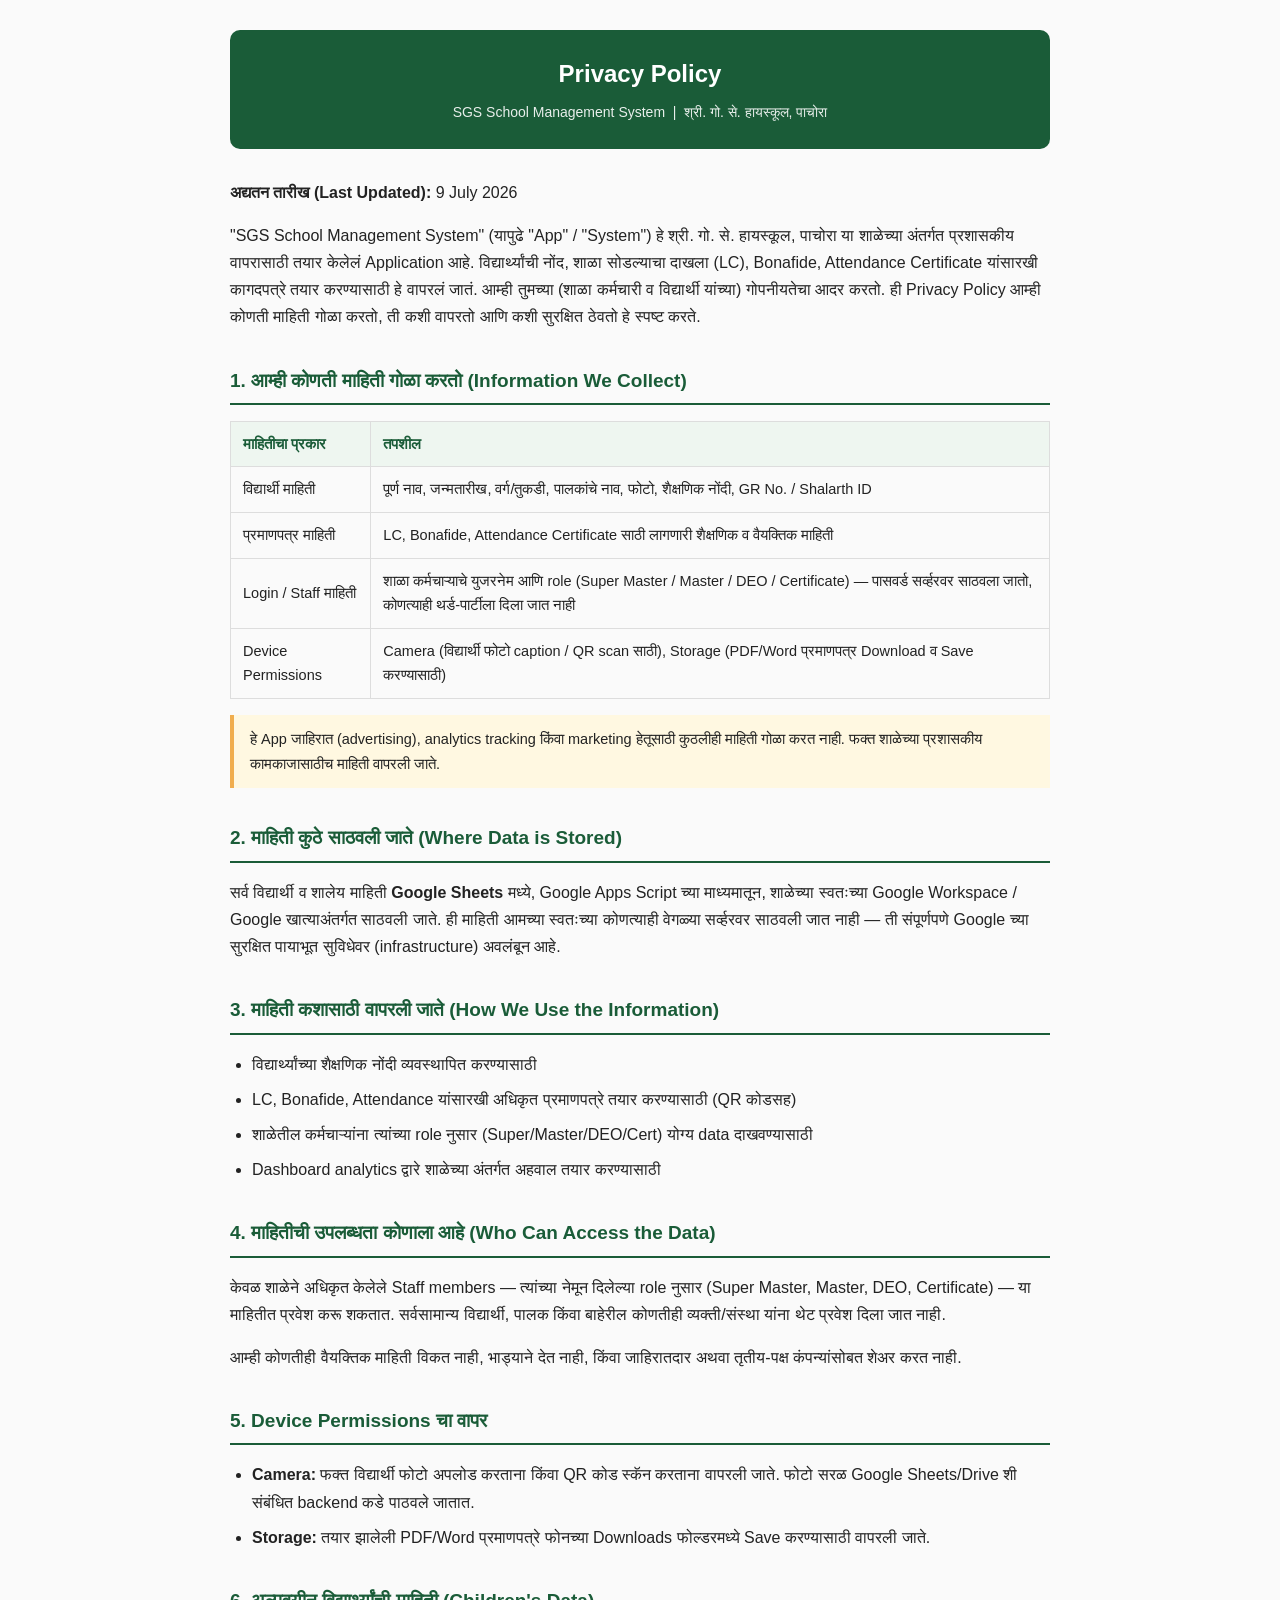
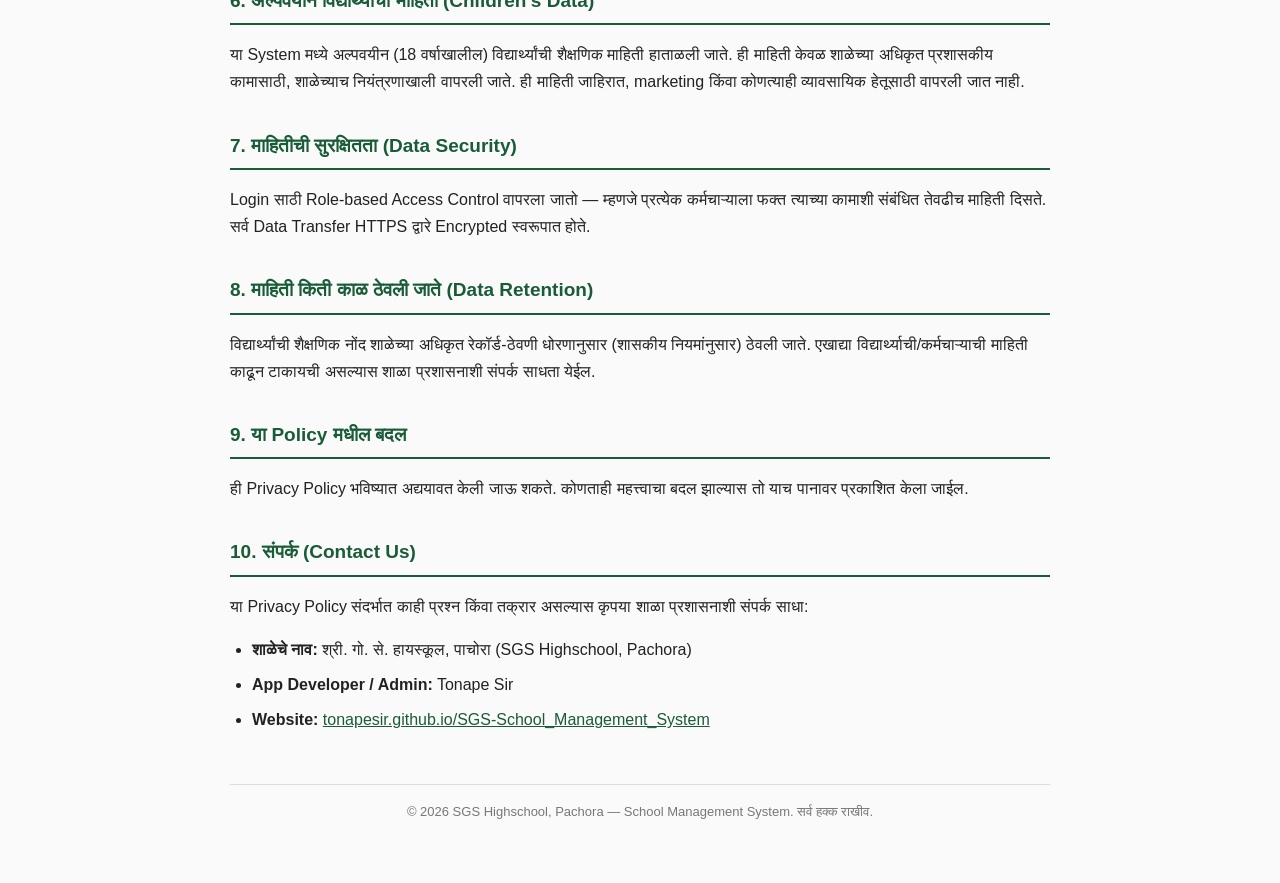
==== privacy-policy.html @ d00835c7 "Add files via upload" ====
<!DOCTYPE html>
<html lang="mr">
<head>
<meta charset="UTF-8">
<meta name="viewport" content="width=device-width, initial-scale=1.0">
<title>Privacy Policy - SGS School Management System</title>
<style>
  body {
    font-family: 'Noto Sans Devanagari', 'Segoe UI', Arial, sans-serif;
    max-width: 820px;
    margin: 0 auto;
    padding: 30px 20px 60px;
    line-height: 1.7;
    color: #222;
    background: #fafafa;
  }
  header {
    background: #1A5C38;
    color: #fff;
    padding: 24px 20px;
    border-radius: 10px;
    margin-bottom: 30px;
    text-align: center;
  }
  header h1 {
    margin: 0 0 6px;
    font-size: 24px;
  }
  header p {
    margin: 0;
    opacity: 0.9;
    font-size: 14px;
  }
  h2 {
    color: #1A5C38;
    border-bottom: 2px solid #1A5C38;
    padding-bottom: 6px;
    margin-top: 34px;
    font-size: 19px;
  }
  ul {
    padding-left: 22px;
  }
  li {
    margin-bottom: 8px;
  }
  table {
    width: 100%;
    border-collapse: collapse;
    margin: 14px 0;
  }
  th, td {
    border: 1px solid #ddd;
    padding: 10px 12px;
    text-align: left;
    font-size: 14.5px;
  }
  th {
    background: #eef6f0;
    color: #1A5C38;
  }
  .note {
    background: #fff8e1;
    border-left: 4px solid #f0ad4e;
    padding: 12px 16px;
    margin: 16px 0;
    font-size: 14.5px;
  }
  footer {
    margin-top: 50px;
    text-align: center;
    font-size: 13px;
    color: #777;
    border-top: 1px solid #ddd;
    padding-top: 16px;
  }
  a { color: #1A5C38; }
</style>
</head>
<body>

<header>
  <h1>Privacy Policy</h1>
  <p>SGS School Management System &nbsp;|&nbsp; श्री. गो. से. हायस्कूल, पाचोरा</p>
</header>

<p><strong>अद्यतन तारीख (Last Updated):</strong> 9 July 2026</p>

<p>
"SGS School Management System" (यापुढे "App" / "System") हे श्री. गो. से. हायस्कूल, पाचोरा
या शाळेच्या अंतर्गत प्रशासकीय वापरासाठी तयार केलेलं Application आहे. विद्यार्थ्यांची नोंद,
शाळा सोडल्याचा दाखला (LC), Bonafide, Attendance Certificate यांसारखी कागदपत्रे तयार
करण्यासाठी हे वापरलं जातं. आम्ही तुमच्या (शाळा कर्मचारी व विद्यार्थी यांच्या) गोपनीयतेचा
आदर करतो. ही Privacy Policy आम्ही कोणती माहिती गोळा करतो, ती कशी वापरतो आणि कशी
सुरक्षित ठेवतो हे स्पष्ट करते.
</p>

<h2>1. आम्ही कोणती माहिती गोळा करतो (Information We Collect)</h2>
<table>
  <tr><th>माहितीचा प्रकार</th><th>तपशील</th></tr>
  <tr>
    <td>विद्यार्थी माहिती</td>
    <td>पूर्ण नाव, जन्मतारीख, वर्ग/तुकडी, पालकांचे नाव, फोटो, शैक्षणिक नोंदी, GR No. / Shalarth ID</td>
  </tr>
  <tr>
    <td>प्रमाणपत्र माहिती</td>
    <td>LC, Bonafide, Attendance Certificate साठी लागणारी शैक्षणिक व वैयक्तिक माहिती</td>
  </tr>
  <tr>
    <td>Login / Staff माहिती</td>
    <td>शाळा कर्मचाऱ्याचे युजरनेम आणि role (Super Master / Master / DEO / Certificate) — पासवर्ड
        सर्व्हरवर साठवला जातो, कोणत्याही थर्ड-पार्टीला दिला जात नाही</td>
  </tr>
  <tr>
    <td>Device Permissions</td>
    <td>Camera (विद्यार्थी फोटो caption / QR scan साठी), Storage (PDF/Word प्रमाणपत्र
        Download व Save करण्यासाठी)</td>
  </tr>
</table>

<div class="note">
  हे App जाहिरात (advertising), analytics tracking किंवा marketing हेतूसाठी कुठलीही माहिती
  गोळा करत नाही. फक्त शाळेच्या प्रशासकीय कामकाजासाठीच माहिती वापरली जाते.
</div>

<h2>2. माहिती कुठे साठवली जाते (Where Data is Stored)</h2>
<p>
  सर्व विद्यार्थी व शालेय माहिती <strong>Google Sheets</strong> मध्ये, Google Apps Script
  च्या माध्यमातून, शाळेच्या स्वतःच्या Google Workspace / Google खात्याअंतर्गत साठवली जाते.
  ही माहिती आमच्या स्वतःच्या कोणत्याही वेगळ्या सर्व्हरवर साठवली जात नाही — ती संपूर्णपणे
  Google च्या सुरक्षित पायाभूत सुविधेवर (infrastructure) अवलंबून आहे.
</p>

<h2>3. माहिती कशासाठी वापरली जाते (How We Use the Information)</h2>
<ul>
  <li>विद्यार्थ्यांच्या शैक्षणिक नोंदी व्यवस्थापित करण्यासाठी</li>
  <li>LC, Bonafide, Attendance यांसारखी अधिकृत प्रमाणपत्रे तयार करण्यासाठी (QR कोडसह)</li>
  <li>शाळेतील कर्मचाऱ्यांना त्यांच्या role नुसार (Super/Master/DEO/Cert) योग्य data दाखवण्यासाठी</li>
  <li>Dashboard analytics द्वारे शाळेच्या अंतर्गत अहवाल तयार करण्यासाठी</li>
</ul>

<h2>4. माहितीची उपलब्धता कोणाला आहे (Who Can Access the Data)</h2>
<p>
  केवळ शाळेने अधिकृत केलेले Staff members — त्यांच्या नेमून दिलेल्या role नुसार (Super
  Master, Master, DEO, Certificate) — या माहितीत प्रवेश करू शकतात. सर्वसामान्य विद्यार्थी,
  पालक किंवा बाहेरील कोणतीही व्यक्ती/संस्था यांना थेट प्रवेश दिला जात नाही.
</p>
<p>
  आम्ही कोणतीही वैयक्तिक माहिती विकत नाही, भाड्याने देत नाही, किंवा जाहिरातदार अथवा
  तृतीय-पक्ष कंपन्यांसोबत शेअर करत नाही.
</p>

<h2>5. Device Permissions चा वापर</h2>
<ul>
  <li><strong>Camera:</strong> फक्त विद्यार्थी फोटो अपलोड करताना किंवा QR कोड स्कॅन
      करताना वापरली जाते. फोटो सरळ Google Sheets/Drive शी संबंधित backend कडे पाठवले जातात.</li>
  <li><strong>Storage:</strong> तयार झालेली PDF/Word प्रमाणपत्रे फोनच्या Downloads
      फोल्डरमध्ये Save करण्यासाठी वापरली जाते.</li>
</ul>

<h2>6. अल्पवयीन विद्यार्थ्यांची माहिती (Children's Data)</h2>
<p>
  या System मध्ये अल्पवयीन (18 वर्षाखालील) विद्यार्थ्यांची शैक्षणिक माहिती हाताळली जाते.
  ही माहिती केवळ शाळेच्या अधिकृत प्रशासकीय कामासाठी, शाळेच्याच नियंत्रणाखाली वापरली जाते.
  ही माहिती जाहिरात, marketing किंवा कोणत्याही व्यावसायिक हेतूसाठी वापरली जात नाही.
</p>

<h2>7. माहितीची सुरक्षितता (Data Security)</h2>
<p>
  Login साठी Role-based Access Control वापरला जातो — म्हणजे प्रत्येक कर्मचाऱ्याला फक्त
  त्याच्या कामाशी संबंधित तेवढीच माहिती दिसते. सर्व Data Transfer HTTPS द्वारे Encrypted
  स्वरूपात होते.
</p>

<h2>8. माहिती किती काळ ठेवली जाते (Data Retention)</h2>
<p>
  विद्यार्थ्यांची शैक्षणिक नोंद शाळेच्या अधिकृत रेकॉर्ड-ठेवणी धोरणानुसार (शासकीय नियमांनुसार)
  ठेवली जाते. एखाद्या विद्यार्थ्याची/कर्मचाऱ्याची माहिती काढून टाकायची असल्यास शाळा
  प्रशासनाशी संपर्क साधता येईल.
</p>

<h2>9. या Policy मधील बदल</h2>
<p>
  ही Privacy Policy भविष्यात अद्ययावत केली जाऊ शकते. कोणताही महत्त्वाचा बदल झाल्यास तो
  याच पानावर प्रकाशित केला जाईल.
</p>

<h2>10. संपर्क (Contact Us)</h2>
<p>
  या Privacy Policy संदर्भात काही प्रश्न किंवा तक्रार असल्यास कृपया शाळा प्रशासनाशी
  संपर्क साधा:
</p>
<ul>
  <li><strong>शाळेचे नाव:</strong> श्री. गो. से. हायस्कूल, पाचोरा (SGS Highschool, Pachora)</li>
  <li><strong>App Developer / Admin:</strong> Tonape Sir</li>
  <li><strong>Website:</strong>
    <a href="https://tonapesir.github.io/SGS-School_Management_System/" target="_blank">
      tonapesir.github.io/SGS-School_Management_System
    </a>
  </li>
</ul>

<footer>
  &copy; 2026 SGS Highschool, Pachora — School Management System. सर्व हक्क राखीव.
</footer>

</body>
</html>
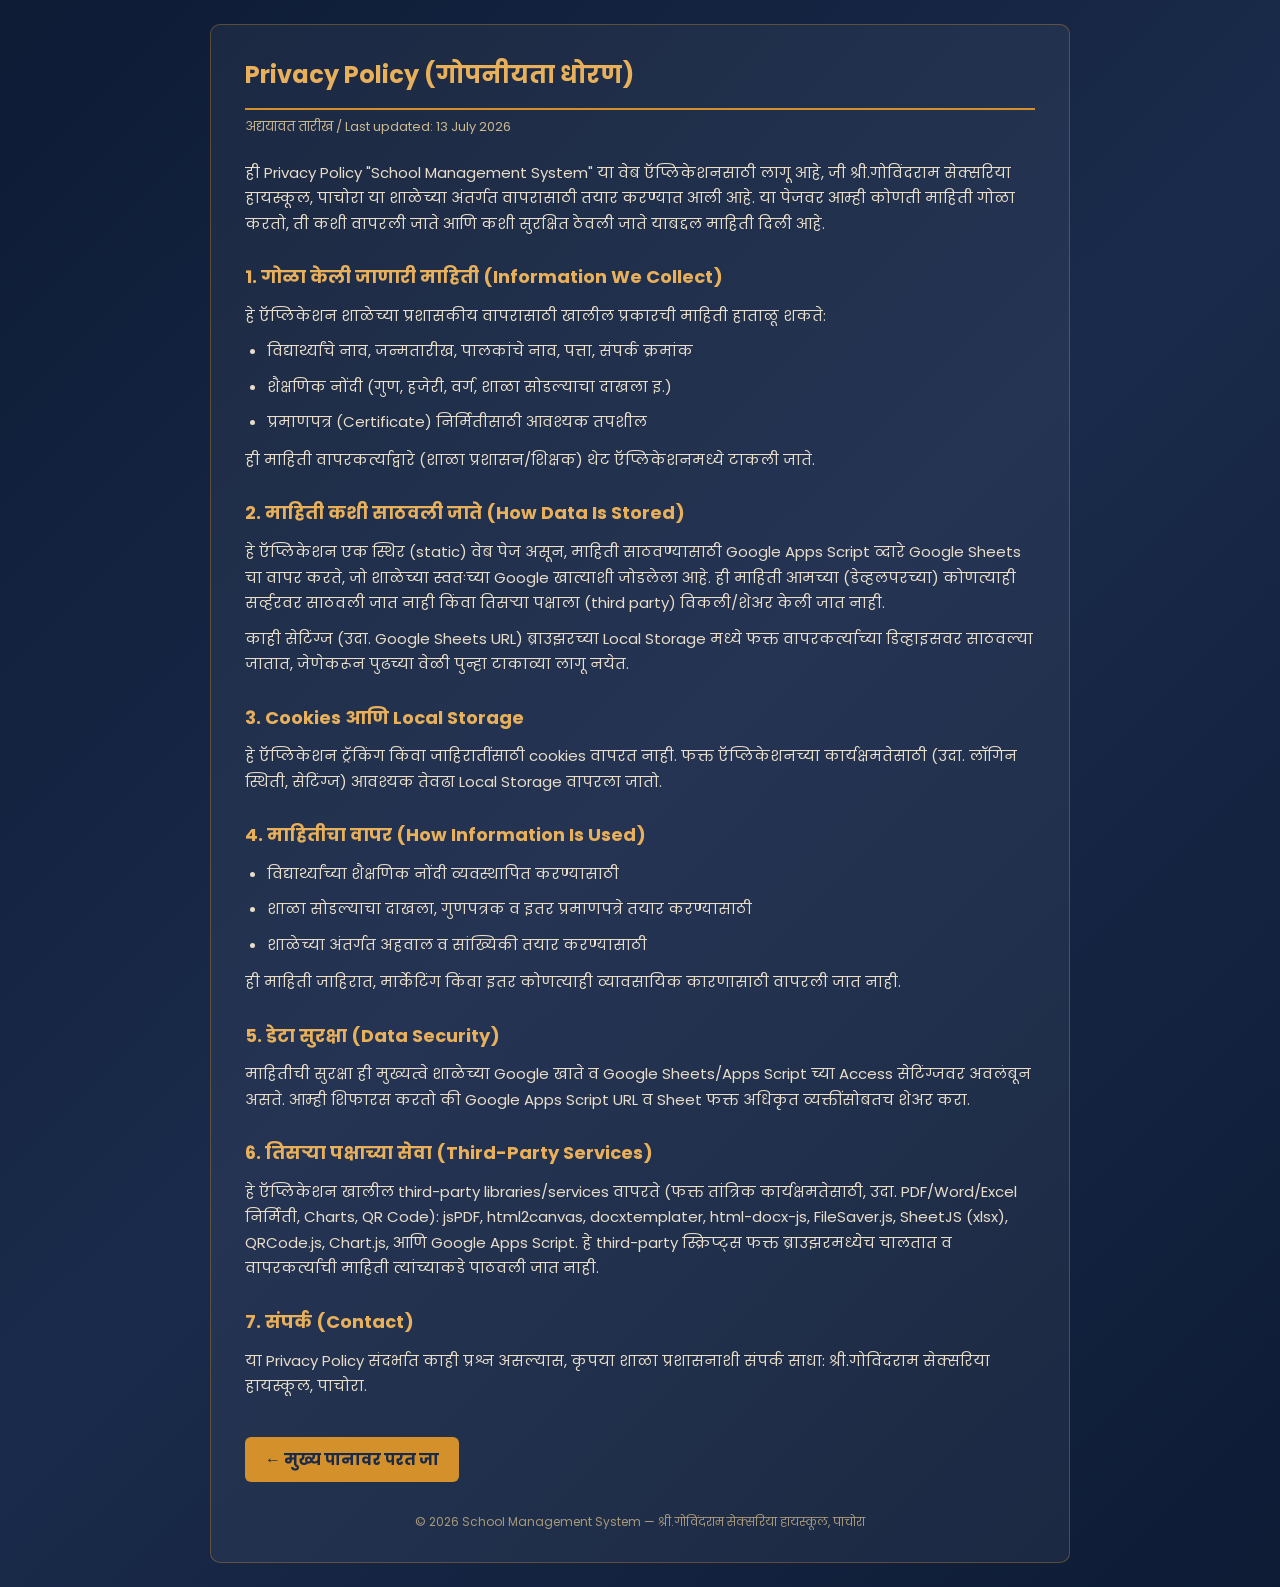
==== commit 06eb74c9: "update file with teacher login Page" ====
--- a/privacy-policy.html
+++ b/privacy-policy.html
@@ -3,206 +3,155 @@
 <head>
 <meta charset="UTF-8">
 <meta name="viewport" content="width=device-width, initial-scale=1.0">
-<title>Privacy Policy - SGS School Management System</title>
+<title>Privacy Policy - श्री.गोविंदराम सेक्सरिया हायस्कूल, पाचोरा</title>
+<link href="https://fonts.googleapis.com/css2?family=Noto+Sans+Devanagari:wght@400;600;700&family=Poppins:wght@400;500;600;700&display=swap" rel="stylesheet">
 <style>
-  body {
-    font-family: 'Noto Sans Devanagari', 'Segoe UI', Arial, sans-serif;
-    max-width: 820px;
-    margin: 0 auto;
-    padding: 30px 20px 60px;
-    line-height: 1.7;
-    color: #222;
-    background: #fafafa;
-  }
-  header {
-    background: #1A5C38;
-    color: #fff;
-    padding: 24px 20px;
-    border-radius: 10px;
-    margin-bottom: 30px;
-    text-align: center;
-  }
-  header h1 {
-    margin: 0 0 6px;
-    font-size: 24px;
-  }
-  header p {
-    margin: 0;
-    opacity: 0.9;
-    font-size: 14px;
-  }
-  h2 {
-    color: #1A5C38;
-    border-bottom: 2px solid #1A5C38;
-    padding-bottom: 6px;
-    margin-top: 34px;
-    font-size: 19px;
-  }
-  ul {
-    padding-left: 22px;
-  }
-  li {
-    margin-bottom: 8px;
-  }
-  table {
-    width: 100%;
-    border-collapse: collapse;
-    margin: 14px 0;
-  }
-  th, td {
-    border: 1px solid #ddd;
-    padding: 10px 12px;
-    text-align: left;
-    font-size: 14.5px;
-  }
-  th {
-    background: #eef6f0;
-    color: #1A5C38;
-  }
-  .note {
-    background: #fff8e1;
-    border-left: 4px solid #f0ad4e;
-    padding: 12px 16px;
-    margin: 16px 0;
-    font-size: 14.5px;
-  }
-  footer {
-    margin-top: 50px;
-    text-align: center;
-    font-size: 13px;
-    color: #777;
-    border-top: 1px solid #ddd;
-    padding-top: 16px;
-  }
-  a { color: #1A5C38; }
+:root{
+  --navy:#1a2a4a; --navy2:#223262;
+  --gold:#d4902a; --gold2:#e8b05a;
+  --txt:#f0e8d8;
+}
+*{box-sizing:border-box;margin:0;padding:0}
+body{
+  font-family:'Poppins','Noto Sans Devanagari',sans-serif;
+  background:linear-gradient(135deg,#0d1b35,#1a2a4a,#0d1b35);
+  color:var(--txt);
+  min-height:100vh;
+  padding:24px;
+  line-height:1.7;
+}
+.wrap{
+  max-width:860px;
+  margin:0 auto;
+  background:rgba(255,255,255,0.05);
+  border:1px solid rgba(212,144,42,0.35);
+  border-radius:10px;
+  padding:30px 34px;
+}
+h1{
+  color:var(--gold2);
+  font-size:24px;
+  margin-bottom:6px;
+  border-bottom:2px solid var(--gold);
+  padding-bottom:12px;
+}
+.updated{
+  font-size:13px;
+  color:#cbb98f;
+  margin-bottom:22px;
+}
+h2{
+  color:var(--gold2);
+  font-size:18px;
+  margin-top:26px;
+  margin-bottom:10px;
+}
+p, li{
+  font-size:15px;
+  color:#e8ddc8;
+  margin-bottom:10px;
+}
+ul{
+  margin-left:22px;
+  margin-bottom:12px;
+}
+a{
+  color:var(--gold2);
+}
+.back{
+  display:inline-block;
+  margin-top:28px;
+  background:var(--gold);
+  color:#1a2a4a;
+  font-weight:700;
+  text-decoration:none;
+  padding:9px 20px;
+  border-radius:6px;
+}
+.back:hover{
+  background:var(--gold2);
+}
+footer{
+  text-align:center;
+  font-size:12px;
+  color:#a89a7a;
+  margin-top:30px;
+}
 </style>
 </head>
 <body>
+<div class="wrap">
+  <h1>Privacy Policy (गोपनीयता धोरण)</h1>
+  <div class="updated">अद्ययावत तारीख / Last updated: 13 July 2026</div>
 
-<header>
-  <h1>Privacy Policy</h1>
-  <p>SGS School Management System &nbsp;|&nbsp; श्री. गो. से. हायस्कूल, पाचोरा</p>
-</header>
+  <p>
+    ही Privacy Policy "School Management System" या वेब ऍप्लिकेशनसाठी लागू आहे, जी
+    श्री.गोविंदराम सेक्सरिया हायस्कूल, पाचोरा या शाळेच्या अंतर्गत वापरासाठी तयार करण्यात आली आहे.
+    या पेजवर आम्ही कोणती माहिती गोळा करतो, ती कशी वापरली जाते आणि कशी सुरक्षित ठेवली जाते
+    याबद्दल माहिती दिली आहे.
+  </p>
 
-<p><strong>अद्यतन तारीख (Last Updated):</strong> 9 July 2026</p>
+  <h2>1. गोळा केली जाणारी माहिती (Information We Collect)</h2>
+  <p>हे ऍप्लिकेशन शाळेच्या प्रशासकीय वापरासाठी खालील प्रकारची माहिती हाताळू शकते:</p>
+  <ul>
+    <li>विद्यार्थ्यांचे नाव, जन्मतारीख, पालकांचे नाव, पत्ता, संपर्क क्रमांक</li>
+    <li>शैक्षणिक नोंदी (गुण, हजेरी, वर्ग, शाळा सोडल्याचा दाखला इ.)</li>
+    <li>प्रमाणपत्र (Certificate) निर्मितीसाठी आवश्यक तपशील</li>
+  </ul>
+  <p>
+    ही माहिती वापरकर्त्याद्वारे (शाळा प्रशासन/शिक्षक) थेट ऍप्लिकेशनमध्ये टाकली जाते.
+  </p>
 
-<p>
-"SGS School Management System" (यापुढे "App" / "System") हे श्री. गो. से. हायस्कूल, पाचोरा
-या शाळेच्या अंतर्गत प्रशासकीय वापरासाठी तयार केलेलं Application आहे. विद्यार्थ्यांची नोंद,
-शाळा सोडल्याचा दाखला (LC), Bonafide, Attendance Certificate यांसारखी कागदपत्रे तयार
-करण्यासाठी हे वापरलं जातं. आम्ही तुमच्या (शाळा कर्मचारी व विद्यार्थी यांच्या) गोपनीयतेचा
-आदर करतो. ही Privacy Policy आम्ही कोणती माहिती गोळा करतो, ती कशी वापरतो आणि कशी
-सुरक्षित ठेवतो हे स्पष्ट करते.
-</p>
+  <h2>2. माहिती कशी साठवली जाते (How Data Is Stored)</h2>
+  <p>
+    हे ऍप्लिकेशन एक स्थिर (static) वेब पेज असून, माहिती साठवण्यासाठी Google Apps Script
+    व्दारे Google Sheets चा वापर करते, जो शाळेच्या स्वतःच्या Google खात्याशी जोडलेला आहे.
+    ही माहिती आमच्या (डेव्हलपरच्या) कोणत्याही सर्व्हरवर साठवली जात नाही किंवा तिसऱ्या पक्षाला
+    (third party) विकली/शेअर केली जात नाही.
+  </p>
+  <p>
+    काही सेटिंग्ज (उदा. Google Sheets URL) ब्राउझरच्या Local Storage मध्ये फक्त वापरकर्त्याच्या
+    डिव्हाइसवर साठवल्या जातात, जेणेकरून पुढच्या वेळी पुन्हा टाकाव्या लागू नयेत.
+  </p>
 
-<h2>1. आम्ही कोणती माहिती गोळा करतो (Information We Collect)</h2>
-<table>
-  <tr><th>माहितीचा प्रकार</th><th>तपशील</th></tr>
-  <tr>
-    <td>विद्यार्थी माहिती</td>
-    <td>पूर्ण नाव, जन्मतारीख, वर्ग/तुकडी, पालकांचे नाव, फोटो, शैक्षणिक नोंदी, GR No. / Shalarth ID</td>
-  </tr>
-  <tr>
-    <td>प्रमाणपत्र माहिती</td>
-    <td>LC, Bonafide, Attendance Certificate साठी लागणारी शैक्षणिक व वैयक्तिक माहिती</td>
-  </tr>
-  <tr>
-    <td>Login / Staff माहिती</td>
-    <td>शाळा कर्मचाऱ्याचे युजरनेम आणि role (Super Master / Master / DEO / Certificate) — पासवर्ड
-        सर्व्हरवर साठवला जातो, कोणत्याही थर्ड-पार्टीला दिला जात नाही</td>
-  </tr>
-  <tr>
-    <td>Device Permissions</td>
-    <td>Camera (विद्यार्थी फोटो caption / QR scan साठी), Storage (PDF/Word प्रमाणपत्र
-        Download व Save करण्यासाठी)</td>
-  </tr>
-</table>
+  <h2>3. Cookies आणि Local Storage</h2>
+  <p>
+    हे ऍप्लिकेशन ट्रॅकिंग किंवा जाहिरातींसाठी cookies वापरत नाही. फक्त ऍप्लिकेशनच्या
+    कार्यक्षमतेसाठी (उदा. लॉगिन स्थिती, सेटिंग्ज) आवश्यक तेवढा Local Storage वापरला जातो.
+  </p>
 
-<div class="note">
-  हे App जाहिरात (advertising), analytics tracking किंवा marketing हेतूसाठी कुठलीही माहिती
-  गोळा करत नाही. फक्त शाळेच्या प्रशासकीय कामकाजासाठीच माहिती वापरली जाते.
+  <h2>4. माहितीचा वापर (How Information Is Used)</h2>
+  <ul>
+    <li>विद्यार्थ्यांच्या शैक्षणिक नोंदी व्यवस्थापित करण्यासाठी</li>
+    <li>शाळा सोडल्याचा दाखला, गुणपत्रक व इतर प्रमाणपत्रे तयार करण्यासाठी</li>
+    <li>शाळेच्या अंतर्गत अहवाल व सांख्यिकी तयार करण्यासाठी</li>
+  </ul>
+  <p>ही माहिती जाहिरात, मार्केटिंग किंवा इतर कोणत्याही व्यावसायिक कारणासाठी वापरली जात नाही.</p>
+
+  <h2>5. डेटा सुरक्षा (Data Security)</h2>
+  <p>
+    माहितीची सुरक्षा ही मुख्यत्वे शाळेच्या Google खाते व Google Sheets/Apps Script च्या
+    Access सेटिंग्जवर अवलंबून असते. आम्ही शिफारस करतो की Google Apps Script URL व
+    Sheet फक्त अधिकृत व्यक्तींसोबतच शेअर करा.
+  </p>
+
+  <h2>6. तिसऱ्या पक्षाच्या सेवा (Third-Party Services)</h2>
+  <p>
+    हे ऍप्लिकेशन खालील third-party libraries/services वापरते (फक्त तांत्रिक कार्यक्षमतेसाठी,
+    उदा. PDF/Word/Excel निर्मिती, Charts, QR Code): jsPDF, html2canvas, docxtemplater,
+    html-docx-js, FileSaver.js, SheetJS (xlsx), QRCode.js, Chart.js, आणि Google Apps Script.
+    हे third-party स्क्रिप्ट्स फक्त ब्राउझरमध्येच चालतात व वापरकर्त्याची माहिती त्यांच्याकडे
+    पाठवली जात नाही.
+  </p>
+
+  <h2>7. संपर्क (Contact)</h2>
+  <p>
+    या Privacy Policy संदर्भात काही प्रश्न असल्यास, कृपया शाळा प्रशासनाशी संपर्क साधा:
+    श्री.गोविंदराम सेक्सरिया हायस्कूल, पाचोरा.
+  </p>
+
+  <a class="back" href="index.html">&larr; मुख्य पानावर परत जा</a>
+  <footer>© 2026 School Management System — श्री.गोविंदराम सेक्सरिया हायस्कूल, पाचोरा</footer>
 </div>
-
-<h2>2. माहिती कुठे साठवली जाते (Where Data is Stored)</h2>
-<p>
-  सर्व विद्यार्थी व शालेय माहिती <strong>Google Sheets</strong> मध्ये, Google Apps Script
-  च्या माध्यमातून, शाळेच्या स्वतःच्या Google Workspace / Google खात्याअंतर्गत साठवली जाते.
-  ही माहिती आमच्या स्वतःच्या कोणत्याही वेगळ्या सर्व्हरवर साठवली जात नाही — ती संपूर्णपणे
-  Google च्या सुरक्षित पायाभूत सुविधेवर (infrastructure) अवलंबून आहे.
-</p>
-
-<h2>3. माहिती कशासाठी वापरली जाते (How We Use the Information)</h2>
-<ul>
-  <li>विद्यार्थ्यांच्या शैक्षणिक नोंदी व्यवस्थापित करण्यासाठी</li>
-  <li>LC, Bonafide, Attendance यांसारखी अधिकृत प्रमाणपत्रे तयार करण्यासाठी (QR कोडसह)</li>
-  <li>शाळेतील कर्मचाऱ्यांना त्यांच्या role नुसार (Super/Master/DEO/Cert) योग्य data दाखवण्यासाठी</li>
-  <li>Dashboard analytics द्वारे शाळेच्या अंतर्गत अहवाल तयार करण्यासाठी</li>
-</ul>
-
-<h2>4. माहितीची उपलब्धता कोणाला आहे (Who Can Access the Data)</h2>
-<p>
-  केवळ शाळेने अधिकृत केलेले Staff members — त्यांच्या नेमून दिलेल्या role नुसार (Super
-  Master, Master, DEO, Certificate) — या माहितीत प्रवेश करू शकतात. सर्वसामान्य विद्यार्थी,
-  पालक किंवा बाहेरील कोणतीही व्यक्ती/संस्था यांना थेट प्रवेश दिला जात नाही.
-</p>
-<p>
-  आम्ही कोणतीही वैयक्तिक माहिती विकत नाही, भाड्याने देत नाही, किंवा जाहिरातदार अथवा
-  तृतीय-पक्ष कंपन्यांसोबत शेअर करत नाही.
-</p>
-
-<h2>5. Device Permissions चा वापर</h2>
-<ul>
-  <li><strong>Camera:</strong> फक्त विद्यार्थी फोटो अपलोड करताना किंवा QR कोड स्कॅन
-      करताना वापरली जाते. फोटो सरळ Google Sheets/Drive शी संबंधित backend कडे पाठवले जातात.</li>
-  <li><strong>Storage:</strong> तयार झालेली PDF/Word प्रमाणपत्रे फोनच्या Downloads
-      फोल्डरमध्ये Save करण्यासाठी वापरली जाते.</li>
-</ul>
-
-<h2>6. अल्पवयीन विद्यार्थ्यांची माहिती (Children's Data)</h2>
-<p>
-  या System मध्ये अल्पवयीन (18 वर्षाखालील) विद्यार्थ्यांची शैक्षणिक माहिती हाताळली जाते.
-  ही माहिती केवळ शाळेच्या अधिकृत प्रशासकीय कामासाठी, शाळेच्याच नियंत्रणाखाली वापरली जाते.
-  ही माहिती जाहिरात, marketing किंवा कोणत्याही व्यावसायिक हेतूसाठी वापरली जात नाही.
-</p>
-
-<h2>7. माहितीची सुरक्षितता (Data Security)</h2>
-<p>
-  Login साठी Role-based Access Control वापरला जातो — म्हणजे प्रत्येक कर्मचाऱ्याला फक्त
-  त्याच्या कामाशी संबंधित तेवढीच माहिती दिसते. सर्व Data Transfer HTTPS द्वारे Encrypted
-  स्वरूपात होते.
-</p>
-
-<h2>8. माहिती किती काळ ठेवली जाते (Data Retention)</h2>
-<p>
-  विद्यार्थ्यांची शैक्षणिक नोंद शाळेच्या अधिकृत रेकॉर्ड-ठेवणी धोरणानुसार (शासकीय नियमांनुसार)
-  ठेवली जाते. एखाद्या विद्यार्थ्याची/कर्मचाऱ्याची माहिती काढून टाकायची असल्यास शाळा
-  प्रशासनाशी संपर्क साधता येईल.
-</p>
-
-<h2>9. या Policy मधील बदल</h2>
-<p>
-  ही Privacy Policy भविष्यात अद्ययावत केली जाऊ शकते. कोणताही महत्त्वाचा बदल झाल्यास तो
-  याच पानावर प्रकाशित केला जाईल.
-</p>
-
-<h2>10. संपर्क (Contact Us)</h2>
-<p>
-  या Privacy Policy संदर्भात काही प्रश्न किंवा तक्रार असल्यास कृपया शाळा प्रशासनाशी
-  संपर्क साधा:
-</p>
-<ul>
-  <li><strong>शाळेचे नाव:</strong> श्री. गो. से. हायस्कूल, पाचोरा (SGS Highschool, Pachora)</li>
-  <li><strong>App Developer / Admin:</strong> Tonape Sir</li>
-  <li><strong>Website:</strong>
-    <a href="https://tonapesir.github.io/SGS-School_Management_System/" target="_blank">
-      tonapesir.github.io/SGS-School_Management_System
-    </a>
-  </li>
-</ul>
-
-<footer>
-  &copy; 2026 SGS Highschool, Pachora — School Management System. सर्व हक्क राखीव.
-</footer>
-
 </body>
 </html>
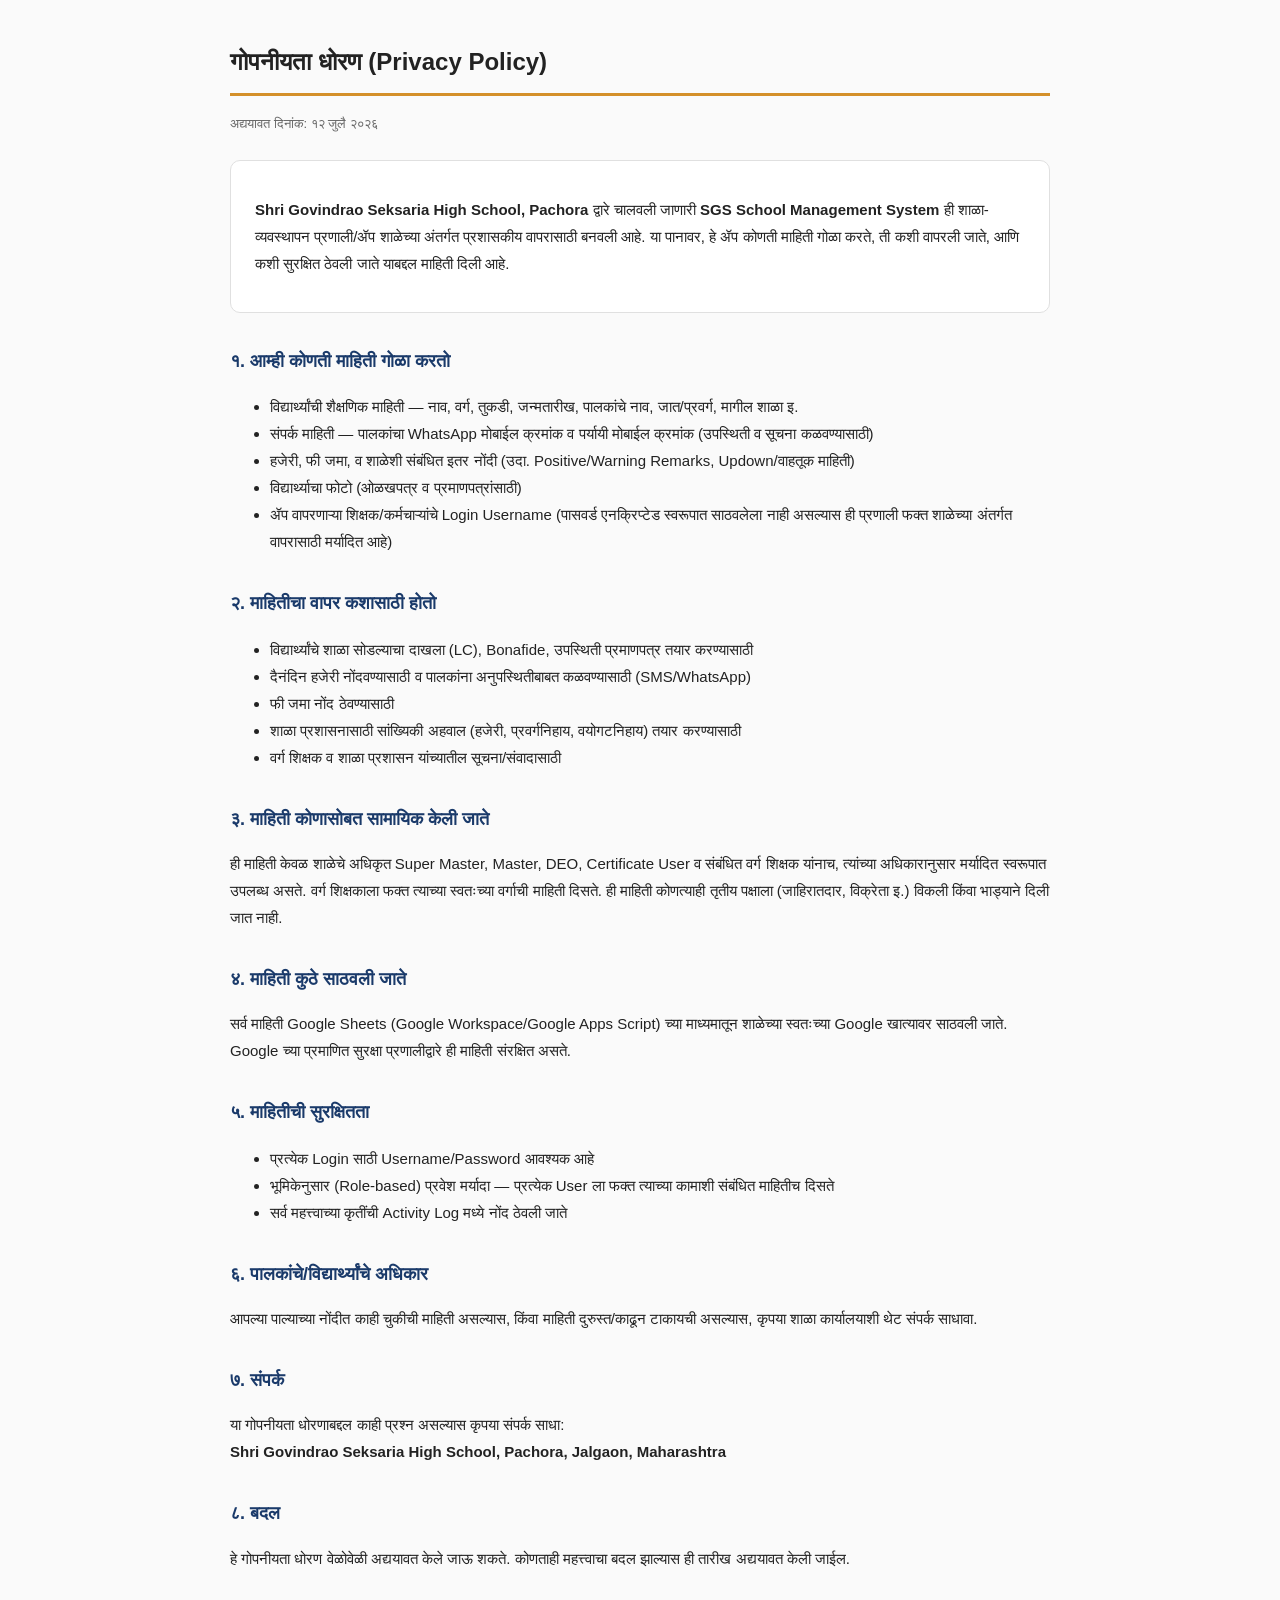
==== commit 022e1d53: "Updated on v 19.29" ====
--- a/privacy-policy.html
+++ b/privacy-policy.html
@@ -3,155 +3,64 @@
 <head>
 <meta charset="UTF-8">
 <meta name="viewport" content="width=device-width, initial-scale=1.0">
-<title>Privacy Policy - श्री.गोविंदराम सेक्सरिया हायस्कूल, पाचोरा</title>
-<link href="https://fonts.googleapis.com/css2?family=Noto+Sans+Devanagari:wght@400;600;700&family=Poppins:wght@400;500;600;700&display=swap" rel="stylesheet">
+<title>गोपनीयता धोरण — SGS School Management System</title>
 <style>
-:root{
-  --navy:#1a2a4a; --navy2:#223262;
-  --gold:#d4902a; --gold2:#e8b05a;
-  --txt:#f0e8d8;
-}
-*{box-sizing:border-box;margin:0;padding:0}
-body{
-  font-family:'Poppins','Noto Sans Devanagari',sans-serif;
-  background:linear-gradient(135deg,#0d1b35,#1a2a4a,#0d1b35);
-  color:var(--txt);
-  min-height:100vh;
-  padding:24px;
-  line-height:1.7;
-}
-.wrap{
-  max-width:860px;
-  margin:0 auto;
-  background:rgba(255,255,255,0.05);
-  border:1px solid rgba(212,144,42,0.35);
-  border-radius:10px;
-  padding:30px 34px;
-}
-h1{
-  color:var(--gold2);
-  font-size:24px;
-  margin-bottom:6px;
-  border-bottom:2px solid var(--gold);
-  padding-bottom:12px;
-}
-.updated{
-  font-size:13px;
-  color:#cbb98f;
-  margin-bottom:22px;
-}
-h2{
-  color:var(--gold2);
-  font-size:18px;
-  margin-top:26px;
-  margin-bottom:10px;
-}
-p, li{
-  font-size:15px;
-  color:#e8ddc8;
-  margin-bottom:10px;
-}
-ul{
-  margin-left:22px;
-  margin-bottom:12px;
-}
-a{
-  color:var(--gold2);
-}
-.back{
-  display:inline-block;
-  margin-top:28px;
-  background:var(--gold);
-  color:#1a2a4a;
-  font-weight:700;
-  text-decoration:none;
-  padding:9px 20px;
-  border-radius:6px;
-}
-.back:hover{
-  background:var(--gold2);
-}
-footer{
-  text-align:center;
-  font-size:12px;
-  color:#a89a7a;
-  margin-top:30px;
-}
+  body{font-family:'Noto Sans Devanagari','Mukta',sans-serif;max-width:820px;margin:0 auto;padding:24px 20px 60px;line-height:1.8;color:#222;background:#fafafa}
+  h1{font-size:24px;border-bottom:3px solid #d4902a;padding-bottom:10px}
+  h2{font-size:18px;color:#1a3a6a;margin-top:32px}
+  p,li{font-size:15px}
+  .updated{color:#666;font-size:13px;margin-bottom:24px}
+  .box{background:#fff;border:1px solid #e0e0e0;border-radius:10px;padding:20px 24px;margin-top:16px}
+  a{color:#1a6ab0}
 </style>
 </head>
 <body>
-<div class="wrap">
-  <h1>Privacy Policy (गोपनीयता धोरण)</h1>
-  <div class="updated">अद्ययावत तारीख / Last updated: 13 July 2026</div>
+  <h1>गोपनीयता धोरण (Privacy Policy)</h1>
+  <p class="updated">अद्ययावत दिनांक: १२ जुलै २०२६</p>
 
-  <p>
-    ही Privacy Policy "School Management System" या वेब ऍप्लिकेशनसाठी लागू आहे, जी
-    श्री.गोविंदराम सेक्सरिया हायस्कूल, पाचोरा या शाळेच्या अंतर्गत वापरासाठी तयार करण्यात आली आहे.
-    या पेजवर आम्ही कोणती माहिती गोळा करतो, ती कशी वापरली जाते आणि कशी सुरक्षित ठेवली जाते
-    याबद्दल माहिती दिली आहे.
-  </p>
+  <div class="box">
+    <p><b>Shri Govindrao Seksaria High School, Pachora</b> द्वारे चालवली जाणारी <b>SGS School Management System</b> ही शाळा-व्यवस्थापन प्रणाली/ॲप शाळेच्या अंतर्गत प्रशासकीय वापरासाठी बनवली आहे. या पानावर, हे ॲप कोणती माहिती गोळा करते, ती कशी वापरली जाते, आणि कशी सुरक्षित ठेवली जाते याबद्दल माहिती दिली आहे.</p>
+  </div>
 
-  <h2>1. गोळा केली जाणारी माहिती (Information We Collect)</h2>
-  <p>हे ऍप्लिकेशन शाळेच्या प्रशासकीय वापरासाठी खालील प्रकारची माहिती हाताळू शकते:</p>
+  <h2>१. आम्ही कोणती माहिती गोळा करतो</h2>
   <ul>
-    <li>विद्यार्थ्यांचे नाव, जन्मतारीख, पालकांचे नाव, पत्ता, संपर्क क्रमांक</li>
-    <li>शैक्षणिक नोंदी (गुण, हजेरी, वर्ग, शाळा सोडल्याचा दाखला इ.)</li>
-    <li>प्रमाणपत्र (Certificate) निर्मितीसाठी आवश्यक तपशील</li>
+    <li>विद्यार्थ्यांची शैक्षणिक माहिती — नाव, वर्ग, तुकडी, जन्मतारीख, पालकांचे नाव, जात/प्रवर्ग, मागील शाळा इ.</li>
+    <li>संपर्क माहिती — पालकांचा WhatsApp मोबाईल क्रमांक व पर्यायी मोबाईल क्रमांक (उपस्थिती व सूचना कळवण्यासाठी)</li>
+    <li>हजेरी, फी जमा, व शाळेशी संबंधित इतर नोंदी (उदा. Positive/Warning Remarks, Updown/वाहतूक माहिती)</li>
+    <li>विद्यार्थ्याचा फोटो (ओळखपत्र व प्रमाणपत्रांसाठी)</li>
+    <li>ॲप वापरणाऱ्या शिक्षक/कर्मचाऱ्यांचे Login Username (पासवर्ड एनक्रिप्टेड स्वरूपात साठवलेला नाही असल्यास ही प्रणाली फक्त शाळेच्या अंतर्गत वापरासाठी मर्यादित आहे)</li>
   </ul>
-  <p>
-    ही माहिती वापरकर्त्याद्वारे (शाळा प्रशासन/शिक्षक) थेट ऍप्लिकेशनमध्ये टाकली जाते.
-  </p>
 
-  <h2>2. माहिती कशी साठवली जाते (How Data Is Stored)</h2>
-  <p>
-    हे ऍप्लिकेशन एक स्थिर (static) वेब पेज असून, माहिती साठवण्यासाठी Google Apps Script
-    व्दारे Google Sheets चा वापर करते, जो शाळेच्या स्वतःच्या Google खात्याशी जोडलेला आहे.
-    ही माहिती आमच्या (डेव्हलपरच्या) कोणत्याही सर्व्हरवर साठवली जात नाही किंवा तिसऱ्या पक्षाला
-    (third party) विकली/शेअर केली जात नाही.
-  </p>
-  <p>
-    काही सेटिंग्ज (उदा. Google Sheets URL) ब्राउझरच्या Local Storage मध्ये फक्त वापरकर्त्याच्या
-    डिव्हाइसवर साठवल्या जातात, जेणेकरून पुढच्या वेळी पुन्हा टाकाव्या लागू नयेत.
-  </p>
+  <h2>२. माहितीचा वापर कशासाठी होतो</h2>
+  <ul>
+    <li>विद्यार्थ्यांचे शाळा सोडल्याचा दाखला (LC), Bonafide, उपस्थिती प्रमाणपत्र तयार करण्यासाठी</li>
+    <li>दैनंदिन हजेरी नोंदवण्यासाठी व पालकांना अनुपस्थितीबाबत कळवण्यासाठी (SMS/WhatsApp)</li>
+    <li>फी जमा नोंद ठेवण्यासाठी</li>
+    <li>शाळा प्रशासनासाठी सांख्यिकी अहवाल (हजेरी, प्रवर्गनिहाय, वयोगटनिहाय) तयार करण्यासाठी</li>
+    <li>वर्ग शिक्षक व शाळा प्रशासन यांच्यातील सूचना/संवादासाठी</li>
+  </ul>
 
-  <h2>3. Cookies आणि Local Storage</h2>
-  <p>
-    हे ऍप्लिकेशन ट्रॅकिंग किंवा जाहिरातींसाठी cookies वापरत नाही. फक्त ऍप्लिकेशनच्या
-    कार्यक्षमतेसाठी (उदा. लॉगिन स्थिती, सेटिंग्ज) आवश्यक तेवढा Local Storage वापरला जातो.
-  </p>
+  <h2>३. माहिती कोणासोबत सामायिक केली जाते</h2>
+  <p>ही माहिती केवळ शाळेचे अधिकृत Super Master, Master, DEO, Certificate User व संबंधित वर्ग शिक्षक यांनाच, त्यांच्या अधिकारानुसार मर्यादित स्वरूपात उपलब्ध असते. वर्ग शिक्षकाला फक्त त्याच्या स्वतःच्या वर्गाची माहिती दिसते. ही माहिती कोणत्याही तृतीय पक्षाला (जाहिरातदार, विक्रेता इ.) विकली किंवा भाड्याने दिली जात नाही.</p>
 
-  <h2>4. माहितीचा वापर (How Information Is Used)</h2>
+  <h2>४. माहिती कुठे साठवली जाते</h2>
+  <p>सर्व माहिती Google Sheets (Google Workspace/Google Apps Script) च्या माध्यमातून शाळेच्या स्वतःच्या Google खात्यावर साठवली जाते. Google च्या प्रमाणित सुरक्षा प्रणालीद्वारे ही माहिती संरक्षित असते.</p>
+
+  <h2>५. माहितीची सुरक्षितता</h2>
   <ul>
-    <li>विद्यार्थ्यांच्या शैक्षणिक नोंदी व्यवस्थापित करण्यासाठी</li>
-    <li>शाळा सोडल्याचा दाखला, गुणपत्रक व इतर प्रमाणपत्रे तयार करण्यासाठी</li>
-    <li>शाळेच्या अंतर्गत अहवाल व सांख्यिकी तयार करण्यासाठी</li>
+    <li>प्रत्येक Login साठी Username/Password आवश्यक आहे</li>
+    <li>भूमिकेनुसार (Role-based) प्रवेश मर्यादा — प्रत्येक User ला फक्त त्याच्या कामाशी संबंधित माहितीच दिसते</li>
+    <li>सर्व महत्त्वाच्या कृतींची Activity Log मध्ये नोंद ठेवली जाते</li>
   </ul>
-  <p>ही माहिती जाहिरात, मार्केटिंग किंवा इतर कोणत्याही व्यावसायिक कारणासाठी वापरली जात नाही.</p>
 
-  <h2>5. डेटा सुरक्षा (Data Security)</h2>
-  <p>
-    माहितीची सुरक्षा ही मुख्यत्वे शाळेच्या Google खाते व Google Sheets/Apps Script च्या
-    Access सेटिंग्जवर अवलंबून असते. आम्ही शिफारस करतो की Google Apps Script URL व
-    Sheet फक्त अधिकृत व्यक्तींसोबतच शेअर करा.
-  </p>
+  <h2>६. पालकांचे/विद्यार्थ्यांचे अधिकार</h2>
+  <p>आपल्या पाल्याच्या नोंदीत काही चुकीची माहिती असल्यास, किंवा माहिती दुरुस्त/काढून टाकायची असल्यास, कृपया शाळा कार्यालयाशी थेट संपर्क साधावा.</p>
 
-  <h2>6. तिसऱ्या पक्षाच्या सेवा (Third-Party Services)</h2>
-  <p>
-    हे ऍप्लिकेशन खालील third-party libraries/services वापरते (फक्त तांत्रिक कार्यक्षमतेसाठी,
-    उदा. PDF/Word/Excel निर्मिती, Charts, QR Code): jsPDF, html2canvas, docxtemplater,
-    html-docx-js, FileSaver.js, SheetJS (xlsx), QRCode.js, Chart.js, आणि Google Apps Script.
-    हे third-party स्क्रिप्ट्स फक्त ब्राउझरमध्येच चालतात व वापरकर्त्याची माहिती त्यांच्याकडे
-    पाठवली जात नाही.
-  </p>
+  <h2>७. संपर्क</h2>
+  <p>या गोपनीयता धोरणाबद्दल काही प्रश्न असल्यास कृपया संपर्क साधा:<br>
+  <b>Shri Govindrao Seksaria High School, Pachora, Jalgaon, Maharashtra</b></p>
 
-  <h2>7. संपर्क (Contact)</h2>
-  <p>
-    या Privacy Policy संदर्भात काही प्रश्न असल्यास, कृपया शाळा प्रशासनाशी संपर्क साधा:
-    श्री.गोविंदराम सेक्सरिया हायस्कूल, पाचोरा.
-  </p>
-
-  <a class="back" href="index.html">&larr; मुख्य पानावर परत जा</a>
-  <footer>© 2026 School Management System — श्री.गोविंदराम सेक्सरिया हायस्कूल, पाचोरा</footer>
-</div>
+  <h2>८. बदल</h2>
+  <p>हे गोपनीयता धोरण वेळोवेळी अद्ययावत केले जाऊ शकते. कोणताही महत्त्वाचा बदल झाल्यास ही तारीख अद्ययावत केली जाईल.</p>
 </body>
 </html>
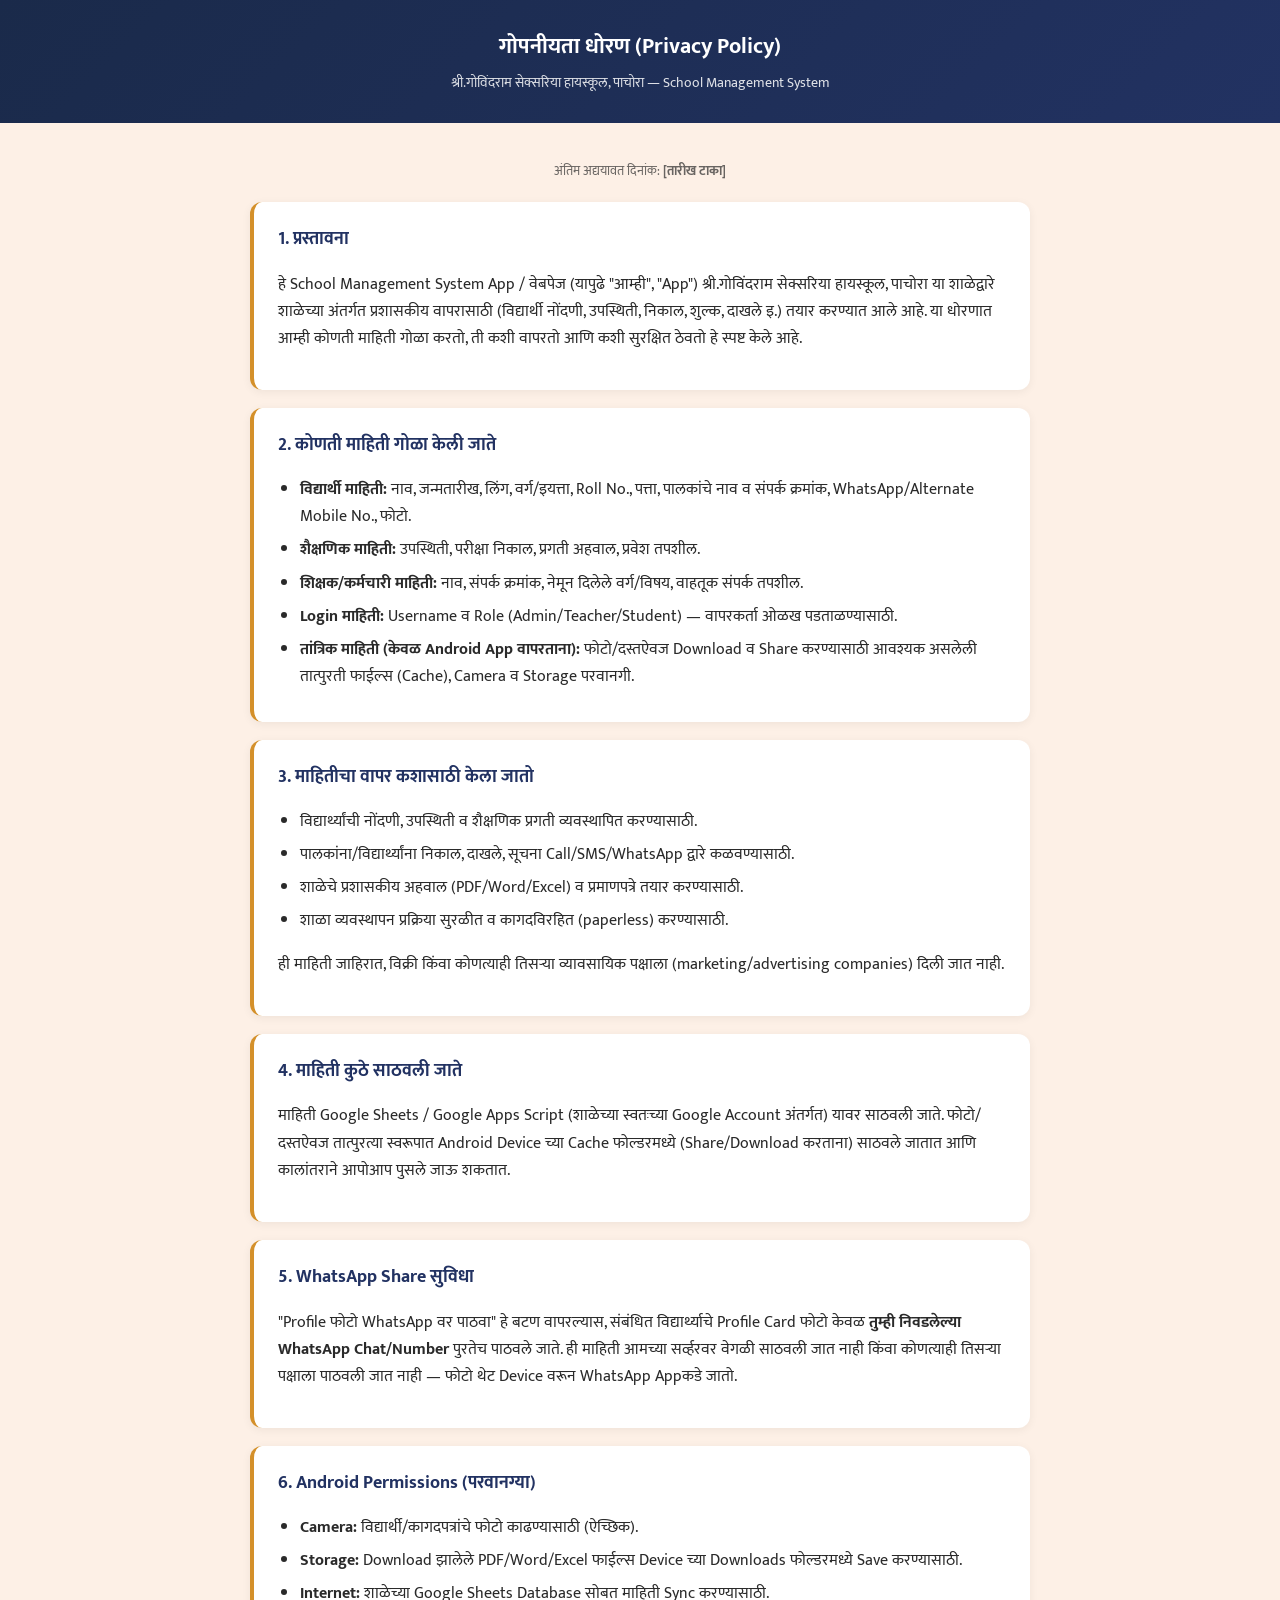
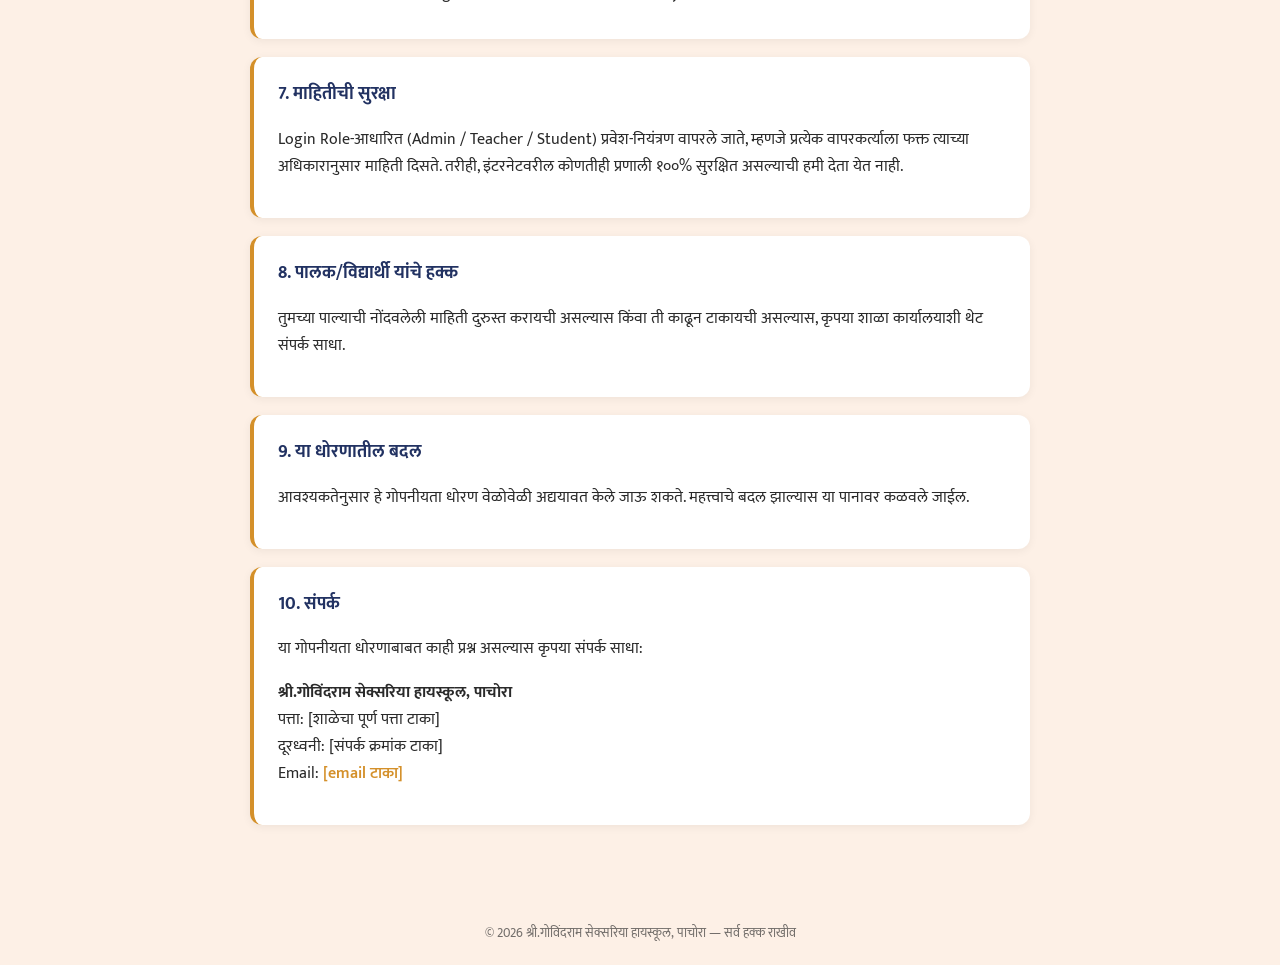
==== commit 3d2b848f: "update" ====
--- a/privacy-policy.html
+++ b/privacy-policy.html
@@ -3,64 +3,123 @@
 <head>
 <meta charset="UTF-8">
 <meta name="viewport" content="width=device-width, initial-scale=1.0">
-<title>गोपनीयता धोरण — SGS School Management System</title>
+<title>गोपनीयता धोरण — श्री.गोविंदराम सेक्सरिया हायस्कूल, पाचोरा</title>
+<link href="https://fonts.googleapis.com/css2?family=Mukta:wght@400;700&family=Noto+Sans+Devanagari:wght@400;600;700&display=swap" rel="stylesheet">
 <style>
-  body{font-family:'Noto Sans Devanagari','Mukta',sans-serif;max-width:820px;margin:0 auto;padding:24px 20px 60px;line-height:1.8;color:#222;background:#fafafa}
-  h1{font-size:24px;border-bottom:3px solid #d4902a;padding-bottom:10px}
-  h2{font-size:18px;color:#1a3a6a;margin-top:32px}
-  p,li{font-size:15px}
-  .updated{color:#666;font-size:13px;margin-bottom:24px}
-  .box{background:#fff;border:1px solid #e0e0e0;border-radius:10px;padding:20px 24px;margin-top:16px}
-  a{color:#1a6ab0}
+  :root{
+    --navy:#1a2a4a; --navy2:#223262;
+    --gold:#d4902a; --gold2:#e8b05a;
+    --peach:#fdf0e6; --txt:#2a2a2a;
+  }
+  *{box-sizing:border-box}
+  body{
+    margin:0; font-family:'Mukta','Noto Sans Devanagari',sans-serif;
+    background:var(--peach); color:var(--txt); line-height:1.7;
+  }
+  header{
+    background:linear-gradient(135deg,var(--navy),var(--navy2));
+    color:#fff; padding:28px 20px; text-align:center;
+  }
+  header h1{margin:0 0 6px; font-size:22px}
+  header p{margin:0; opacity:.85; font-size:14px}
+  main{max-width:820px; margin:0 auto; padding:24px 20px 60px}
+  .card{
+    background:#fff; border-radius:12px; padding:22px 24px; margin-bottom:18px;
+    box-shadow:0 2px 10px rgba(0,0,0,.06); border-left:4px solid var(--gold);
+  }
+  h2{color:var(--navy2); font-size:18px; margin-top:0}
+  ul{padding-left:22px; margin:10px 0}
+  li{margin-bottom:6px}
+  .updated{text-align:center; font-size:13px; opacity:.7; margin-bottom:20px}
+  a{color:var(--gold); font-weight:600; text-decoration:none}
+  a:hover{text-decoration:underline}
+  footer{text-align:center; font-size:12.5px; opacity:.65; padding:20px}
 </style>
 </head>
 <body>
+
+<header>
   <h1>गोपनीयता धोरण (Privacy Policy)</h1>
-  <p class="updated">अद्ययावत दिनांक: १२ जुलै २०२६</p>
+  <p>श्री.गोविंदराम सेक्सरिया हायस्कूल, पाचोरा — School Management System</p>
+</header>
 
-  <div class="box">
-    <p><b>Shri Govindrao Seksaria High School, Pachora</b> द्वारे चालवली जाणारी <b>SGS School Management System</b> ही शाळा-व्यवस्थापन प्रणाली/ॲप शाळेच्या अंतर्गत प्रशासकीय वापरासाठी बनवली आहे. या पानावर, हे ॲप कोणती माहिती गोळा करते, ती कशी वापरली जाते, आणि कशी सुरक्षित ठेवली जाते याबद्दल माहिती दिली आहे.</p>
+<main>
+  <p class="updated">अंतिम अद्ययावत दिनांक: <strong>[तारीख टाका]</strong></p>
+
+  <div class="card">
+    <h2>1. प्रस्तावना</h2>
+    <p>हे School Management System App / वेबपेज (यापुढे "आम्ही", "App") श्री.गोविंदराम सेक्सरिया हायस्कूल, पाचोरा या शाळेद्वारे शाळेच्या अंतर्गत प्रशासकीय वापरासाठी (विद्यार्थी नोंदणी, उपस्थिती, निकाल, शुल्क, दाखले इ.) तयार करण्यात आले आहे. या धोरणात आम्ही कोणती माहिती गोळा करतो, ती कशी वापरतो आणि कशी सुरक्षित ठेवतो हे स्पष्ट केले आहे.</p>
   </div>
 
-  <h2>१. आम्ही कोणती माहिती गोळा करतो</h2>
-  <ul>
-    <li>विद्यार्थ्यांची शैक्षणिक माहिती — नाव, वर्ग, तुकडी, जन्मतारीख, पालकांचे नाव, जात/प्रवर्ग, मागील शाळा इ.</li>
-    <li>संपर्क माहिती — पालकांचा WhatsApp मोबाईल क्रमांक व पर्यायी मोबाईल क्रमांक (उपस्थिती व सूचना कळवण्यासाठी)</li>
-    <li>हजेरी, फी जमा, व शाळेशी संबंधित इतर नोंदी (उदा. Positive/Warning Remarks, Updown/वाहतूक माहिती)</li>
-    <li>विद्यार्थ्याचा फोटो (ओळखपत्र व प्रमाणपत्रांसाठी)</li>
-    <li>ॲप वापरणाऱ्या शिक्षक/कर्मचाऱ्यांचे Login Username (पासवर्ड एनक्रिप्टेड स्वरूपात साठवलेला नाही असल्यास ही प्रणाली फक्त शाळेच्या अंतर्गत वापरासाठी मर्यादित आहे)</li>
-  </ul>
+  <div class="card">
+    <h2>2. कोणती माहिती गोळा केली जाते</h2>
+    <ul>
+      <li><strong>विद्यार्थी माहिती:</strong> नाव, जन्मतारीख, लिंग, वर्ग/इयत्ता, Roll No., पत्ता, पालकांचे नाव व संपर्क क्रमांक, WhatsApp/Alternate Mobile No., फोटो.</li>
+      <li><strong>शैक्षणिक माहिती:</strong> उपस्थिती, परीक्षा निकाल, प्रगती अहवाल, प्रवेश तपशील.</li>
+      <li><strong>शिक्षक/कर्मचारी माहिती:</strong> नाव, संपर्क क्रमांक, नेमून दिलेले वर्ग/विषय, वाहतूक संपर्क तपशील.</li>
+      <li><strong>Login माहिती:</strong> Username व Role (Admin/Teacher/Student) — वापरकर्ता ओळख पडताळण्यासाठी.</li>
+      <li><strong>तांत्रिक माहिती (केवळ Android App वापरताना):</strong> फोटो/दस्तऐवज Download व Share करण्यासाठी आवश्यक असलेली तात्पुरती फाईल्स (Cache), Camera व Storage परवानगी.</li>
+    </ul>
+  </div>
 
-  <h2>२. माहितीचा वापर कशासाठी होतो</h2>
-  <ul>
-    <li>विद्यार्थ्यांचे शाळा सोडल्याचा दाखला (LC), Bonafide, उपस्थिती प्रमाणपत्र तयार करण्यासाठी</li>
-    <li>दैनंदिन हजेरी नोंदवण्यासाठी व पालकांना अनुपस्थितीबाबत कळवण्यासाठी (SMS/WhatsApp)</li>
-    <li>फी जमा नोंद ठेवण्यासाठी</li>
-    <li>शाळा प्रशासनासाठी सांख्यिकी अहवाल (हजेरी, प्रवर्गनिहाय, वयोगटनिहाय) तयार करण्यासाठी</li>
-    <li>वर्ग शिक्षक व शाळा प्रशासन यांच्यातील सूचना/संवादासाठी</li>
-  </ul>
+  <div class="card">
+    <h2>3. माहितीचा वापर कशासाठी केला जातो</h2>
+    <ul>
+      <li>विद्यार्थ्यांची नोंदणी, उपस्थिती व शैक्षणिक प्रगती व्यवस्थापित करण्यासाठी.</li>
+      <li>पालकांना/विद्यार्थ्यांना निकाल, दाखले, सूचना Call/SMS/WhatsApp द्वारे कळवण्यासाठी.</li>
+      <li>शाळेचे प्रशासकीय अहवाल (PDF/Word/Excel) व प्रमाणपत्रे तयार करण्यासाठी.</li>
+      <li>शाळा व्यवस्थापन प्रक्रिया सुरळीत व कागदविरहित (paperless) करण्यासाठी.</li>
+    </ul>
+    <p>ही माहिती जाहिरात, विक्री किंवा कोणत्याही तिसऱ्या व्यावसायिक पक्षाला (marketing/advertising companies) दिली जात नाही.</p>
+  </div>
 
-  <h2>३. माहिती कोणासोबत सामायिक केली जाते</h2>
-  <p>ही माहिती केवळ शाळेचे अधिकृत Super Master, Master, DEO, Certificate User व संबंधित वर्ग शिक्षक यांनाच, त्यांच्या अधिकारानुसार मर्यादित स्वरूपात उपलब्ध असते. वर्ग शिक्षकाला फक्त त्याच्या स्वतःच्या वर्गाची माहिती दिसते. ही माहिती कोणत्याही तृतीय पक्षाला (जाहिरातदार, विक्रेता इ.) विकली किंवा भाड्याने दिली जात नाही.</p>
+  <div class="card">
+    <h2>4. माहिती कुठे साठवली जाते</h2>
+    <p>माहिती Google Sheets / Google Apps Script (शाळेच्या स्वतःच्या Google Account अंतर्गत) यावर साठवली जाते. फोटो/दस्तऐवज तात्पुरत्या स्वरूपात Android Device च्या Cache फोल्डरमध्ये (Share/Download करताना) साठवले जातात आणि कालांतराने आपोआप पुसले जाऊ शकतात.</p>
+  </div>
 
-  <h2>४. माहिती कुठे साठवली जाते</h2>
-  <p>सर्व माहिती Google Sheets (Google Workspace/Google Apps Script) च्या माध्यमातून शाळेच्या स्वतःच्या Google खात्यावर साठवली जाते. Google च्या प्रमाणित सुरक्षा प्रणालीद्वारे ही माहिती संरक्षित असते.</p>
+  <div class="card">
+    <h2>5. WhatsApp Share सुविधा</h2>
+    <p>"Profile फोटो WhatsApp वर पाठवा" हे बटण वापरल्यास, संबंधित विद्यार्थ्याचे Profile Card फोटो केवळ <strong>तुम्ही निवडलेल्या WhatsApp Chat/Number</strong> पुरतेच पाठवले जाते. ही माहिती आमच्या सर्व्हरवर वेगळी साठवली जात नाही किंवा कोणत्याही तिसऱ्या पक्षाला पाठवली जात नाही — फोटो थेट Device वरून WhatsApp Appकडे जातो.</p>
+  </div>
 
-  <h2>५. माहितीची सुरक्षितता</h2>
-  <ul>
-    <li>प्रत्येक Login साठी Username/Password आवश्यक आहे</li>
-    <li>भूमिकेनुसार (Role-based) प्रवेश मर्यादा — प्रत्येक User ला फक्त त्याच्या कामाशी संबंधित माहितीच दिसते</li>
-    <li>सर्व महत्त्वाच्या कृतींची Activity Log मध्ये नोंद ठेवली जाते</li>
-  </ul>
+  <div class="card">
+    <h2>6. Android Permissions (परवानग्या)</h2>
+    <ul>
+      <li><strong>Camera:</strong> विद्यार्थी/कागदपत्रांचे फोटो काढण्यासाठी (ऐच्छिक).</li>
+      <li><strong>Storage:</strong> Download झालेले PDF/Word/Excel फाईल्स Device च्या Downloads फोल्डरमध्ये Save करण्यासाठी.</li>
+      <li><strong>Internet:</strong> शाळेच्या Google Sheets Database सोबत माहिती Sync करण्यासाठी.</li>
+    </ul>
+  </div>
 
-  <h2>६. पालकांचे/विद्यार्थ्यांचे अधिकार</h2>
-  <p>आपल्या पाल्याच्या नोंदीत काही चुकीची माहिती असल्यास, किंवा माहिती दुरुस्त/काढून टाकायची असल्यास, कृपया शाळा कार्यालयाशी थेट संपर्क साधावा.</p>
+  <div class="card">
+    <h2>7. माहितीची सुरक्षा</h2>
+    <p>Login Role-आधारित (Admin / Teacher / Student) प्रवेश-नियंत्रण वापरले जाते, म्हणजे प्रत्येक वापरकर्त्याला फक्त त्याच्या अधिकारानुसार माहिती दिसते. तरीही, इंटरनेटवरील कोणतीही प्रणाली १००% सुरक्षित असल्याची हमी देता येत नाही.</p>
+  </div>
 
-  <h2>७. संपर्क</h2>
-  <p>या गोपनीयता धोरणाबद्दल काही प्रश्न असल्यास कृपया संपर्क साधा:<br>
-  <b>Shri Govindrao Seksaria High School, Pachora, Jalgaon, Maharashtra</b></p>
+  <div class="card">
+    <h2>8. पालक/विद्यार्थी यांचे हक्क</h2>
+    <p>तुमच्या पाल्याची नोंदवलेली माहिती दुरुस्त करायची असल्यास किंवा ती काढून टाकायची असल्यास, कृपया शाळा कार्यालयाशी थेट संपर्क साधा.</p>
+  </div>
 
-  <h2>८. बदल</h2>
-  <p>हे गोपनीयता धोरण वेळोवेळी अद्ययावत केले जाऊ शकते. कोणताही महत्त्वाचा बदल झाल्यास ही तारीख अद्ययावत केली जाईल.</p>
+  <div class="card">
+    <h2>9. या धोरणातील बदल</h2>
+    <p>आवश्यकतेनुसार हे गोपनीयता धोरण वेळोवेळी अद्ययावत केले जाऊ शकते. महत्त्वाचे बदल झाल्यास या पानावर कळवले जाईल.</p>
+  </div>
+
+  <div class="card">
+    <h2>10. संपर्क</h2>
+    <p>या गोपनीयता धोरणाबाबत काही प्रश्न असल्यास कृपया संपर्क साधा:</p>
+    <p>
+      <strong>श्री.गोविंदराम सेक्सरिया हायस्कूल, पाचोरा</strong><br>
+      पत्ता: [शाळेचा पूर्ण पत्ता टाका]<br>
+      दूरध्वनी: [संपर्क क्रमांक टाका]<br>
+      Email: <a href="mailto:[email टाका]">[email टाका]</a>
+    </p>
+  </div>
+</main>
+
+<footer>© <span id="yr"></span> श्री.गोविंदराम सेक्सरिया हायस्कूल, पाचोरा — सर्व हक्क राखीव</footer>
+<script>document.getElementById('yr').textContent = new Date().getFullYear();</script>
 </body>
 </html>
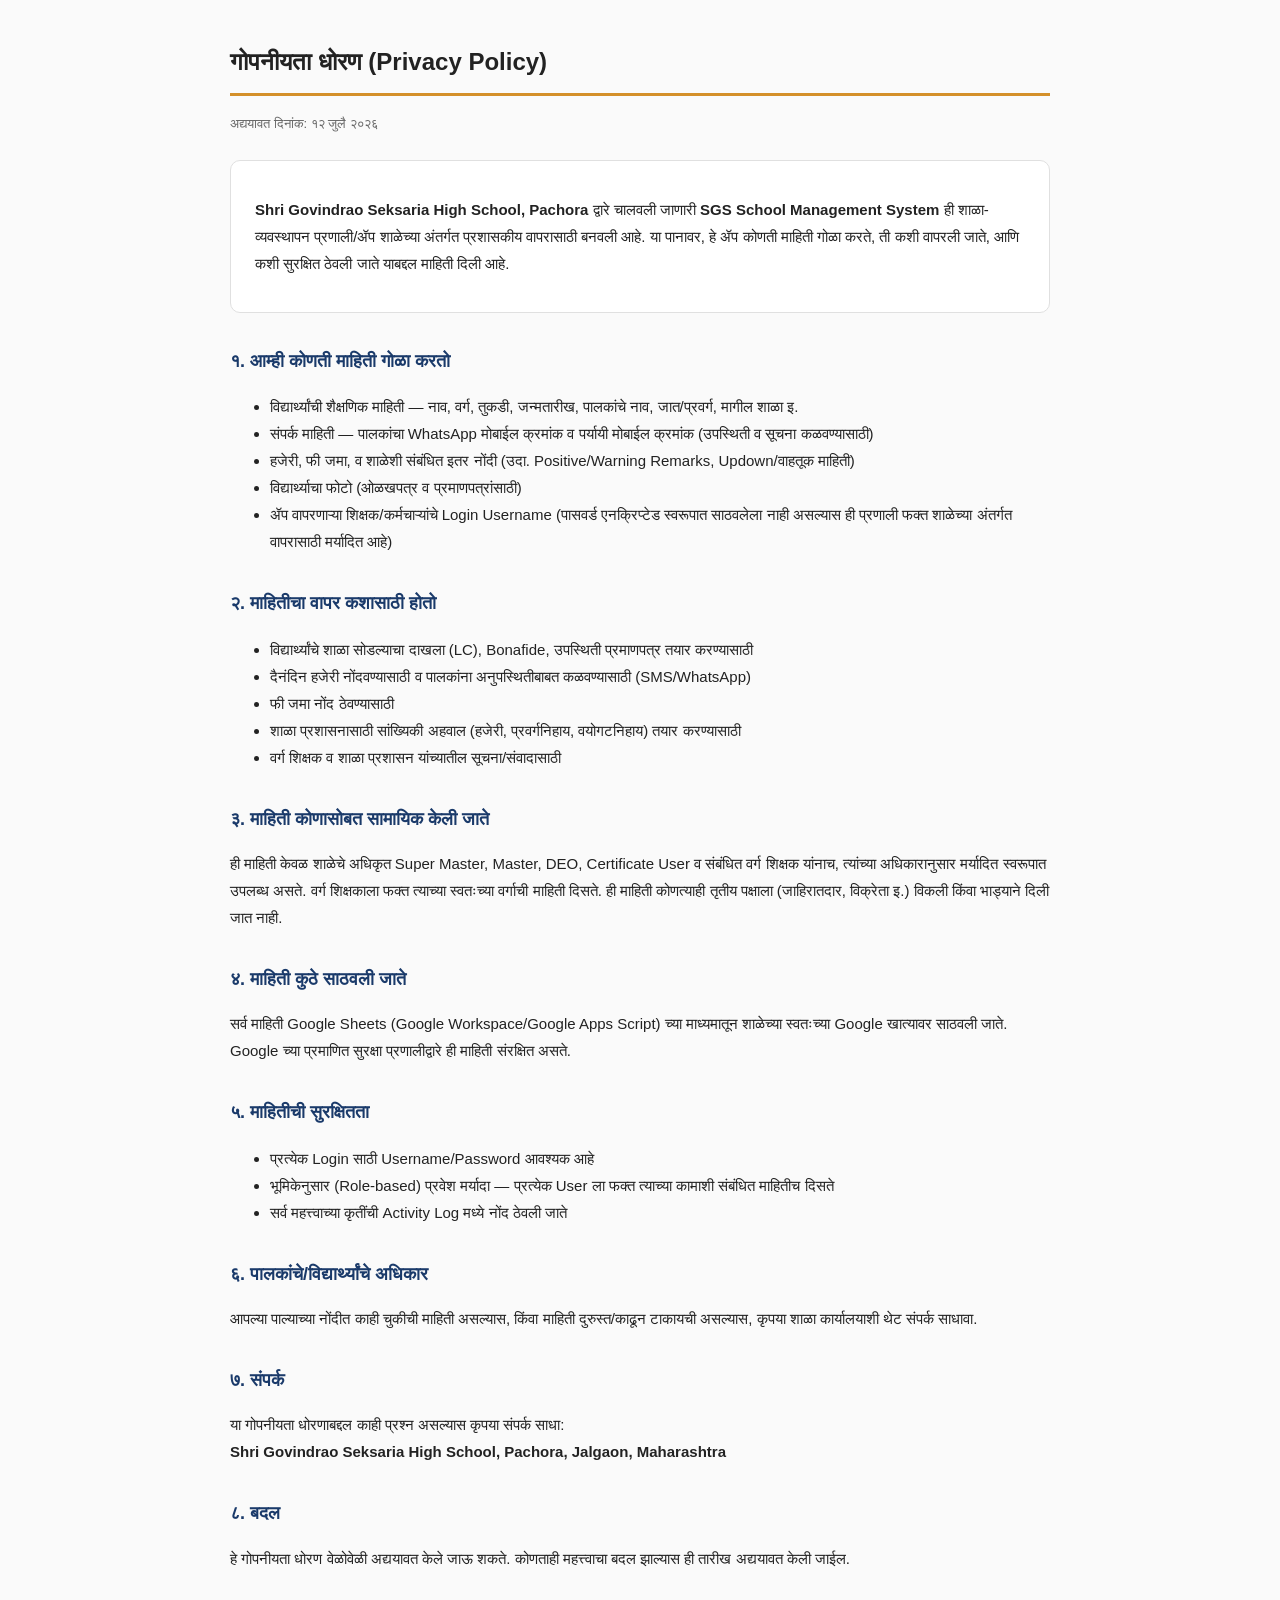
==== commit 755e00ae: "Update" ====
--- a/privacy-policy.html
+++ b/privacy-policy.html
@@ -3,123 +3,64 @@
 <head>
 <meta charset="UTF-8">
 <meta name="viewport" content="width=device-width, initial-scale=1.0">
-<title>गोपनीयता धोरण — श्री.गोविंदराम सेक्सरिया हायस्कूल, पाचोरा</title>
-<link href="https://fonts.googleapis.com/css2?family=Mukta:wght@400;700&family=Noto+Sans+Devanagari:wght@400;600;700&display=swap" rel="stylesheet">
+<title>गोपनीयता धोरण — SGS School Management System</title>
 <style>
-  :root{
-    --navy:#1a2a4a; --navy2:#223262;
-    --gold:#d4902a; --gold2:#e8b05a;
-    --peach:#fdf0e6; --txt:#2a2a2a;
-  }
-  *{box-sizing:border-box}
-  body{
-    margin:0; font-family:'Mukta','Noto Sans Devanagari',sans-serif;
-    background:var(--peach); color:var(--txt); line-height:1.7;
-  }
-  header{
-    background:linear-gradient(135deg,var(--navy),var(--navy2));
-    color:#fff; padding:28px 20px; text-align:center;
-  }
-  header h1{margin:0 0 6px; font-size:22px}
-  header p{margin:0; opacity:.85; font-size:14px}
-  main{max-width:820px; margin:0 auto; padding:24px 20px 60px}
-  .card{
-    background:#fff; border-radius:12px; padding:22px 24px; margin-bottom:18px;
-    box-shadow:0 2px 10px rgba(0,0,0,.06); border-left:4px solid var(--gold);
-  }
-  h2{color:var(--navy2); font-size:18px; margin-top:0}
-  ul{padding-left:22px; margin:10px 0}
-  li{margin-bottom:6px}
-  .updated{text-align:center; font-size:13px; opacity:.7; margin-bottom:20px}
-  a{color:var(--gold); font-weight:600; text-decoration:none}
-  a:hover{text-decoration:underline}
-  footer{text-align:center; font-size:12.5px; opacity:.65; padding:20px}
+  body{font-family:'Noto Sans Devanagari','Mukta',sans-serif;max-width:820px;margin:0 auto;padding:24px 20px 60px;line-height:1.8;color:#222;background:#fafafa}
+  h1{font-size:24px;border-bottom:3px solid #d4902a;padding-bottom:10px}
+  h2{font-size:18px;color:#1a3a6a;margin-top:32px}
+  p,li{font-size:15px}
+  .updated{color:#666;font-size:13px;margin-bottom:24px}
+  .box{background:#fff;border:1px solid #e0e0e0;border-radius:10px;padding:20px 24px;margin-top:16px}
+  a{color:#1a6ab0}
 </style>
 </head>
 <body>
+  <h1>गोपनीयता धोरण (Privacy Policy)</h1>
+  <p class="updated">अद्ययावत दिनांक: १२ जुलै २०२६</p>
 
-<header>
-  <h1>गोपनीयता धोरण (Privacy Policy)</h1>
-  <p>श्री.गोविंदराम सेक्सरिया हायस्कूल, पाचोरा — School Management System</p>
-</header>
-
-<main>
-  <p class="updated">अंतिम अद्ययावत दिनांक: <strong>[तारीख टाका]</strong></p>
-
-  <div class="card">
-    <h2>1. प्रस्तावना</h2>
-    <p>हे School Management System App / वेबपेज (यापुढे "आम्ही", "App") श्री.गोविंदराम सेक्सरिया हायस्कूल, पाचोरा या शाळेद्वारे शाळेच्या अंतर्गत प्रशासकीय वापरासाठी (विद्यार्थी नोंदणी, उपस्थिती, निकाल, शुल्क, दाखले इ.) तयार करण्यात आले आहे. या धोरणात आम्ही कोणती माहिती गोळा करतो, ती कशी वापरतो आणि कशी सुरक्षित ठेवतो हे स्पष्ट केले आहे.</p>
+  <div class="box">
+    <p><b>Shri Govindrao Seksaria High School, Pachora</b> द्वारे चालवली जाणारी <b>SGS School Management System</b> ही शाळा-व्यवस्थापन प्रणाली/ॲप शाळेच्या अंतर्गत प्रशासकीय वापरासाठी बनवली आहे. या पानावर, हे ॲप कोणती माहिती गोळा करते, ती कशी वापरली जाते, आणि कशी सुरक्षित ठेवली जाते याबद्दल माहिती दिली आहे.</p>
   </div>
 
-  <div class="card">
-    <h2>2. कोणती माहिती गोळा केली जाते</h2>
-    <ul>
-      <li><strong>विद्यार्थी माहिती:</strong> नाव, जन्मतारीख, लिंग, वर्ग/इयत्ता, Roll No., पत्ता, पालकांचे नाव व संपर्क क्रमांक, WhatsApp/Alternate Mobile No., फोटो.</li>
-      <li><strong>शैक्षणिक माहिती:</strong> उपस्थिती, परीक्षा निकाल, प्रगती अहवाल, प्रवेश तपशील.</li>
-      <li><strong>शिक्षक/कर्मचारी माहिती:</strong> नाव, संपर्क क्रमांक, नेमून दिलेले वर्ग/विषय, वाहतूक संपर्क तपशील.</li>
-      <li><strong>Login माहिती:</strong> Username व Role (Admin/Teacher/Student) — वापरकर्ता ओळख पडताळण्यासाठी.</li>
-      <li><strong>तांत्रिक माहिती (केवळ Android App वापरताना):</strong> फोटो/दस्तऐवज Download व Share करण्यासाठी आवश्यक असलेली तात्पुरती फाईल्स (Cache), Camera व Storage परवानगी.</li>
-    </ul>
-  </div>
+  <h2>१. आम्ही कोणती माहिती गोळा करतो</h2>
+  <ul>
+    <li>विद्यार्थ्यांची शैक्षणिक माहिती — नाव, वर्ग, तुकडी, जन्मतारीख, पालकांचे नाव, जात/प्रवर्ग, मागील शाळा इ.</li>
+    <li>संपर्क माहिती — पालकांचा WhatsApp मोबाईल क्रमांक व पर्यायी मोबाईल क्रमांक (उपस्थिती व सूचना कळवण्यासाठी)</li>
+    <li>हजेरी, फी जमा, व शाळेशी संबंधित इतर नोंदी (उदा. Positive/Warning Remarks, Updown/वाहतूक माहिती)</li>
+    <li>विद्यार्थ्याचा फोटो (ओळखपत्र व प्रमाणपत्रांसाठी)</li>
+    <li>ॲप वापरणाऱ्या शिक्षक/कर्मचाऱ्यांचे Login Username (पासवर्ड एनक्रिप्टेड स्वरूपात साठवलेला नाही असल्यास ही प्रणाली फक्त शाळेच्या अंतर्गत वापरासाठी मर्यादित आहे)</li>
+  </ul>
 
-  <div class="card">
-    <h2>3. माहितीचा वापर कशासाठी केला जातो</h2>
-    <ul>
-      <li>विद्यार्थ्यांची नोंदणी, उपस्थिती व शैक्षणिक प्रगती व्यवस्थापित करण्यासाठी.</li>
-      <li>पालकांना/विद्यार्थ्यांना निकाल, दाखले, सूचना Call/SMS/WhatsApp द्वारे कळवण्यासाठी.</li>
-      <li>शाळेचे प्रशासकीय अहवाल (PDF/Word/Excel) व प्रमाणपत्रे तयार करण्यासाठी.</li>
-      <li>शाळा व्यवस्थापन प्रक्रिया सुरळीत व कागदविरहित (paperless) करण्यासाठी.</li>
-    </ul>
-    <p>ही माहिती जाहिरात, विक्री किंवा कोणत्याही तिसऱ्या व्यावसायिक पक्षाला (marketing/advertising companies) दिली जात नाही.</p>
-  </div>
+  <h2>२. माहितीचा वापर कशासाठी होतो</h2>
+  <ul>
+    <li>विद्यार्थ्यांचे शाळा सोडल्याचा दाखला (LC), Bonafide, उपस्थिती प्रमाणपत्र तयार करण्यासाठी</li>
+    <li>दैनंदिन हजेरी नोंदवण्यासाठी व पालकांना अनुपस्थितीबाबत कळवण्यासाठी (SMS/WhatsApp)</li>
+    <li>फी जमा नोंद ठेवण्यासाठी</li>
+    <li>शाळा प्रशासनासाठी सांख्यिकी अहवाल (हजेरी, प्रवर्गनिहाय, वयोगटनिहाय) तयार करण्यासाठी</li>
+    <li>वर्ग शिक्षक व शाळा प्रशासन यांच्यातील सूचना/संवादासाठी</li>
+  </ul>
 
-  <div class="card">
-    <h2>4. माहिती कुठे साठवली जाते</h2>
-    <p>माहिती Google Sheets / Google Apps Script (शाळेच्या स्वतःच्या Google Account अंतर्गत) यावर साठवली जाते. फोटो/दस्तऐवज तात्पुरत्या स्वरूपात Android Device च्या Cache फोल्डरमध्ये (Share/Download करताना) साठवले जातात आणि कालांतराने आपोआप पुसले जाऊ शकतात.</p>
-  </div>
+  <h2>३. माहिती कोणासोबत सामायिक केली जाते</h2>
+  <p>ही माहिती केवळ शाळेचे अधिकृत Super Master, Master, DEO, Certificate User व संबंधित वर्ग शिक्षक यांनाच, त्यांच्या अधिकारानुसार मर्यादित स्वरूपात उपलब्ध असते. वर्ग शिक्षकाला फक्त त्याच्या स्वतःच्या वर्गाची माहिती दिसते. ही माहिती कोणत्याही तृतीय पक्षाला (जाहिरातदार, विक्रेता इ.) विकली किंवा भाड्याने दिली जात नाही.</p>
 
-  <div class="card">
-    <h2>5. WhatsApp Share सुविधा</h2>
-    <p>"Profile फोटो WhatsApp वर पाठवा" हे बटण वापरल्यास, संबंधित विद्यार्थ्याचे Profile Card फोटो केवळ <strong>तुम्ही निवडलेल्या WhatsApp Chat/Number</strong> पुरतेच पाठवले जाते. ही माहिती आमच्या सर्व्हरवर वेगळी साठवली जात नाही किंवा कोणत्याही तिसऱ्या पक्षाला पाठवली जात नाही — फोटो थेट Device वरून WhatsApp Appकडे जातो.</p>
-  </div>
+  <h2>४. माहिती कुठे साठवली जाते</h2>
+  <p>सर्व माहिती Google Sheets (Google Workspace/Google Apps Script) च्या माध्यमातून शाळेच्या स्वतःच्या Google खात्यावर साठवली जाते. Google च्या प्रमाणित सुरक्षा प्रणालीद्वारे ही माहिती संरक्षित असते.</p>
 
-  <div class="card">
-    <h2>6. Android Permissions (परवानग्या)</h2>
-    <ul>
-      <li><strong>Camera:</strong> विद्यार्थी/कागदपत्रांचे फोटो काढण्यासाठी (ऐच्छिक).</li>
-      <li><strong>Storage:</strong> Download झालेले PDF/Word/Excel फाईल्स Device च्या Downloads फोल्डरमध्ये Save करण्यासाठी.</li>
-      <li><strong>Internet:</strong> शाळेच्या Google Sheets Database सोबत माहिती Sync करण्यासाठी.</li>
-    </ul>
-  </div>
+  <h2>५. माहितीची सुरक्षितता</h2>
+  <ul>
+    <li>प्रत्येक Login साठी Username/Password आवश्यक आहे</li>
+    <li>भूमिकेनुसार (Role-based) प्रवेश मर्यादा — प्रत्येक User ला फक्त त्याच्या कामाशी संबंधित माहितीच दिसते</li>
+    <li>सर्व महत्त्वाच्या कृतींची Activity Log मध्ये नोंद ठेवली जाते</li>
+  </ul>
 
-  <div class="card">
-    <h2>7. माहितीची सुरक्षा</h2>
-    <p>Login Role-आधारित (Admin / Teacher / Student) प्रवेश-नियंत्रण वापरले जाते, म्हणजे प्रत्येक वापरकर्त्याला फक्त त्याच्या अधिकारानुसार माहिती दिसते. तरीही, इंटरनेटवरील कोणतीही प्रणाली १००% सुरक्षित असल्याची हमी देता येत नाही.</p>
-  </div>
+  <h2>६. पालकांचे/विद्यार्थ्यांचे अधिकार</h2>
+  <p>आपल्या पाल्याच्या नोंदीत काही चुकीची माहिती असल्यास, किंवा माहिती दुरुस्त/काढून टाकायची असल्यास, कृपया शाळा कार्यालयाशी थेट संपर्क साधावा.</p>
 
-  <div class="card">
-    <h2>8. पालक/विद्यार्थी यांचे हक्क</h2>
-    <p>तुमच्या पाल्याची नोंदवलेली माहिती दुरुस्त करायची असल्यास किंवा ती काढून टाकायची असल्यास, कृपया शाळा कार्यालयाशी थेट संपर्क साधा.</p>
-  </div>
+  <h2>७. संपर्क</h2>
+  <p>या गोपनीयता धोरणाबद्दल काही प्रश्न असल्यास कृपया संपर्क साधा:<br>
+  <b>Shri Govindrao Seksaria High School, Pachora, Jalgaon, Maharashtra</b></p>
 
-  <div class="card">
-    <h2>9. या धोरणातील बदल</h2>
-    <p>आवश्यकतेनुसार हे गोपनीयता धोरण वेळोवेळी अद्ययावत केले जाऊ शकते. महत्त्वाचे बदल झाल्यास या पानावर कळवले जाईल.</p>
-  </div>
-
-  <div class="card">
-    <h2>10. संपर्क</h2>
-    <p>या गोपनीयता धोरणाबाबत काही प्रश्न असल्यास कृपया संपर्क साधा:</p>
-    <p>
-      <strong>श्री.गोविंदराम सेक्सरिया हायस्कूल, पाचोरा</strong><br>
-      पत्ता: [शाळेचा पूर्ण पत्ता टाका]<br>
-      दूरध्वनी: [संपर्क क्रमांक टाका]<br>
-      Email: <a href="mailto:[email टाका]">[email टाका]</a>
-    </p>
-  </div>
-</main>
-
-<footer>© <span id="yr"></span> श्री.गोविंदराम सेक्सरिया हायस्कूल, पाचोरा — सर्व हक्क राखीव</footer>
-<script>document.getElementById('yr').textContent = new Date().getFullYear();</script>
+  <h2>८. बदल</h2>
+  <p>हे गोपनीयता धोरण वेळोवेळी अद्ययावत केले जाऊ शकते. कोणताही महत्त्वाचा बदल झाल्यास ही तारीख अद्ययावत केली जाईल.</p>
 </body>
 </html>
